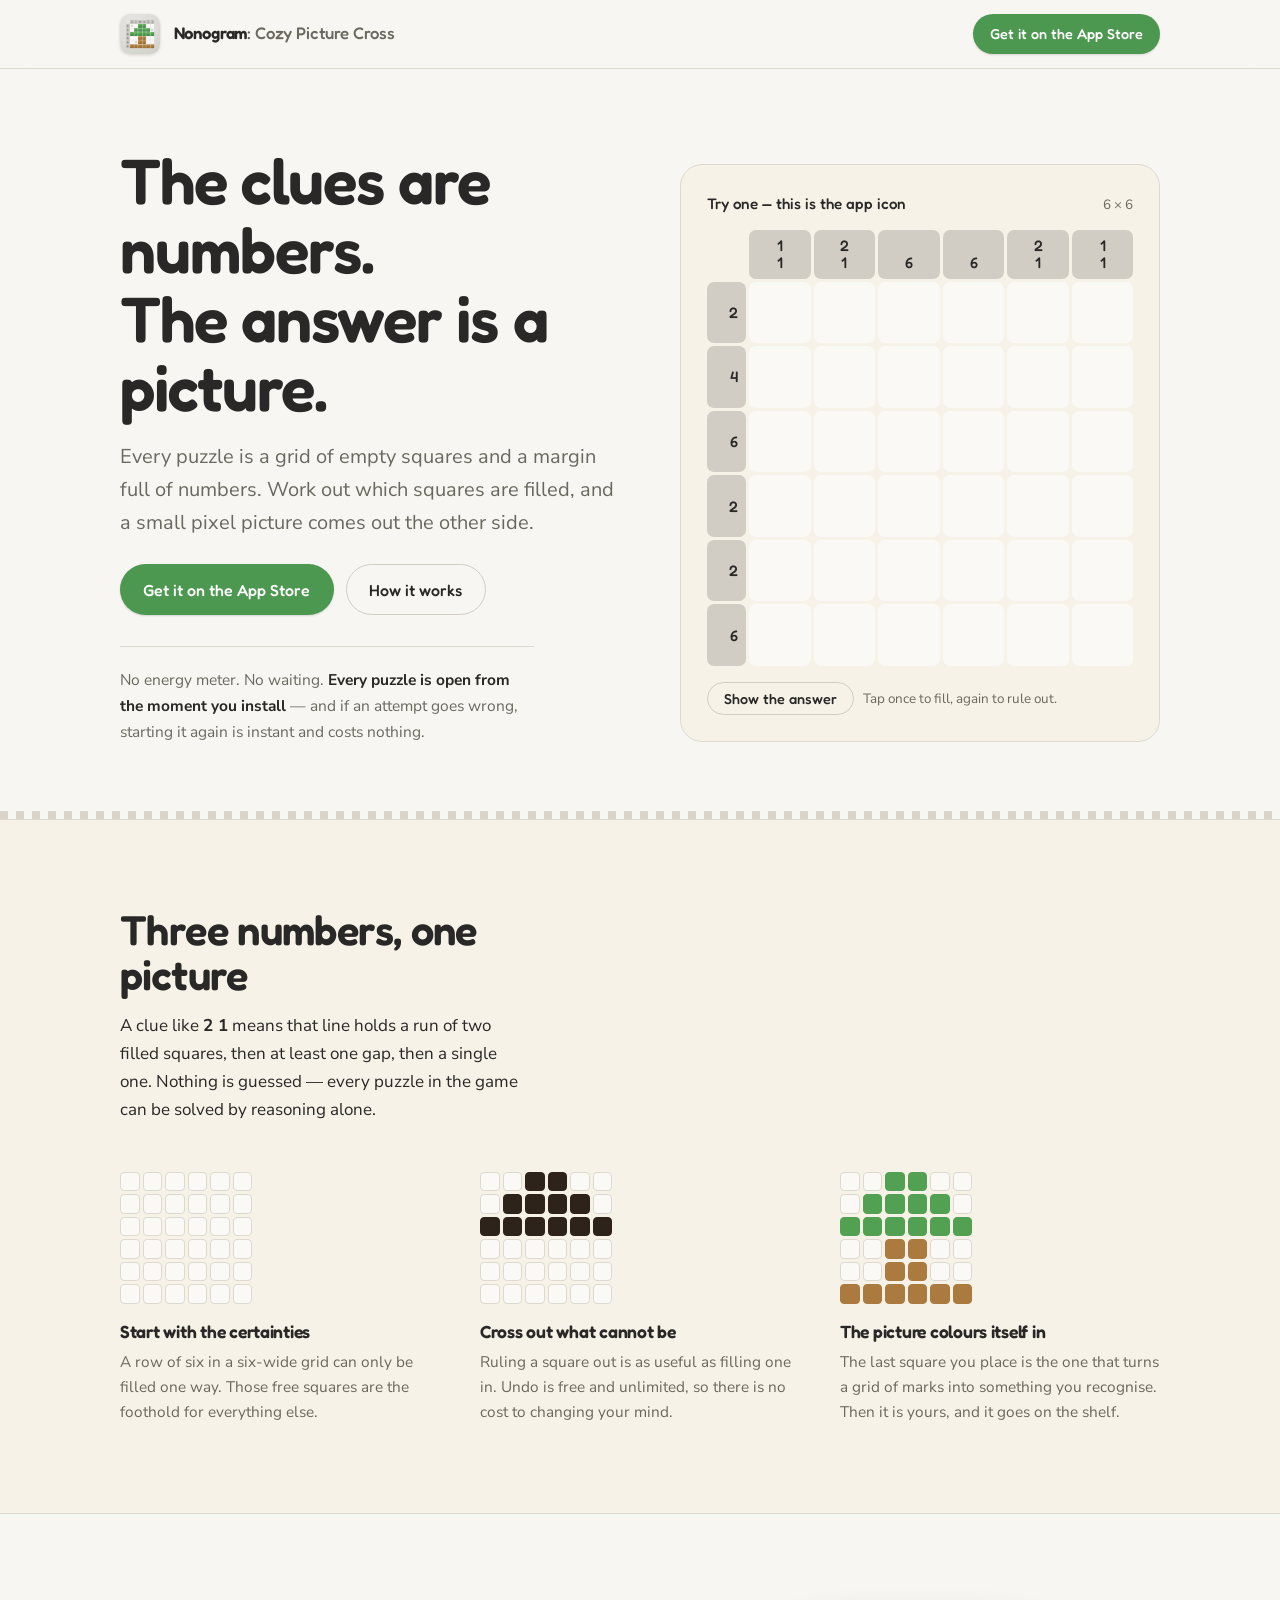
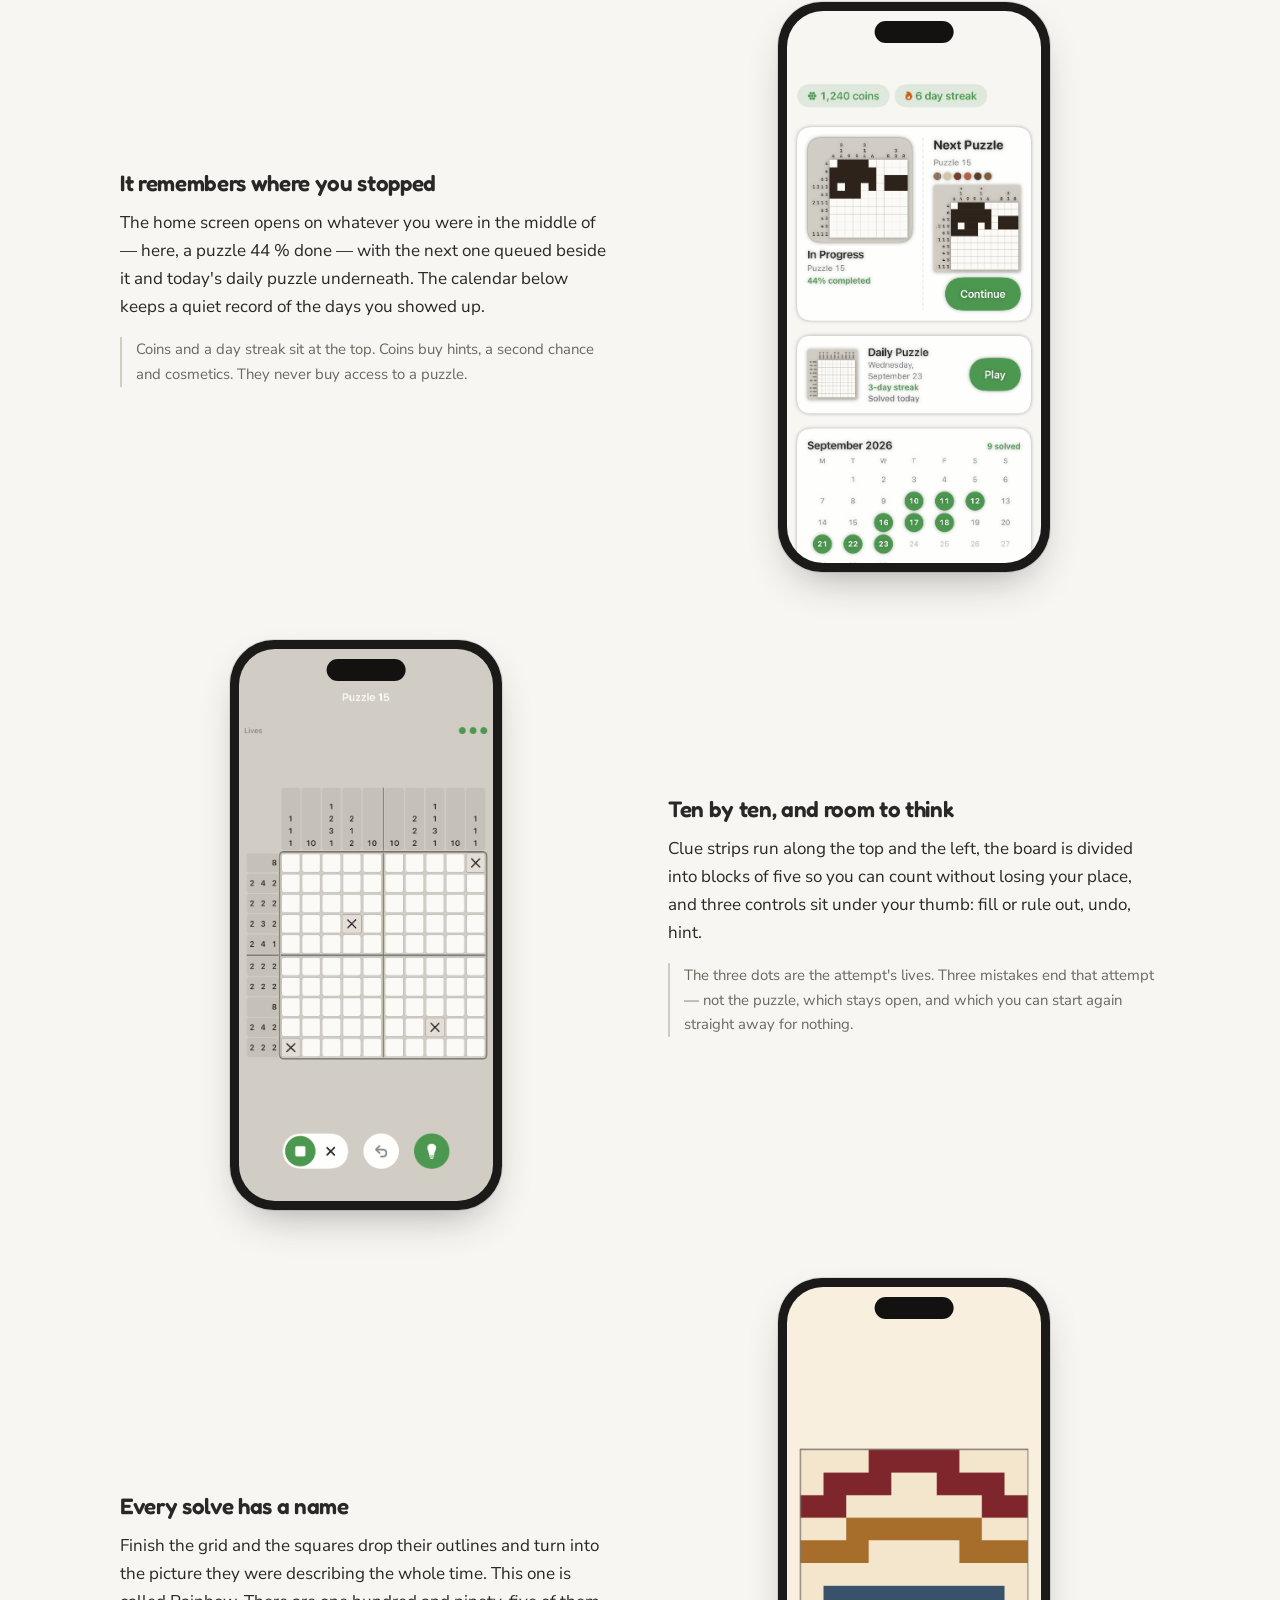
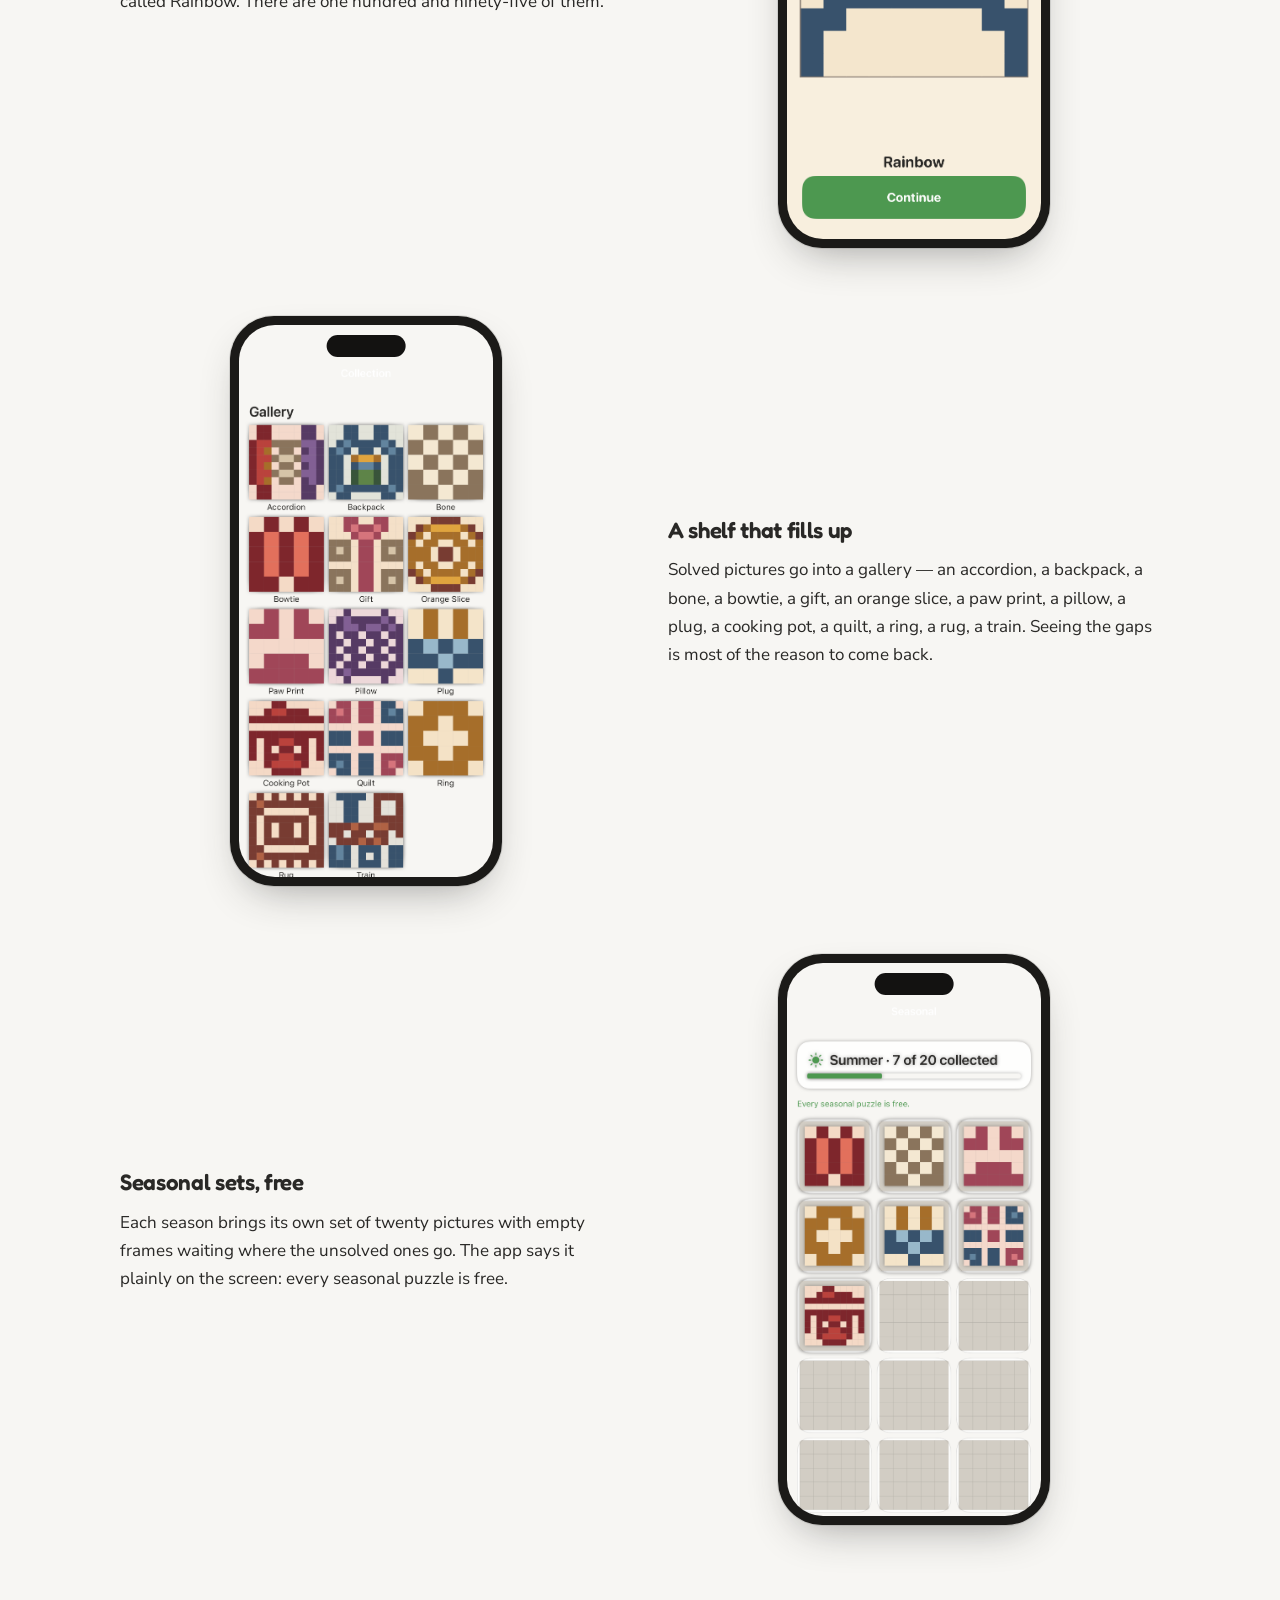
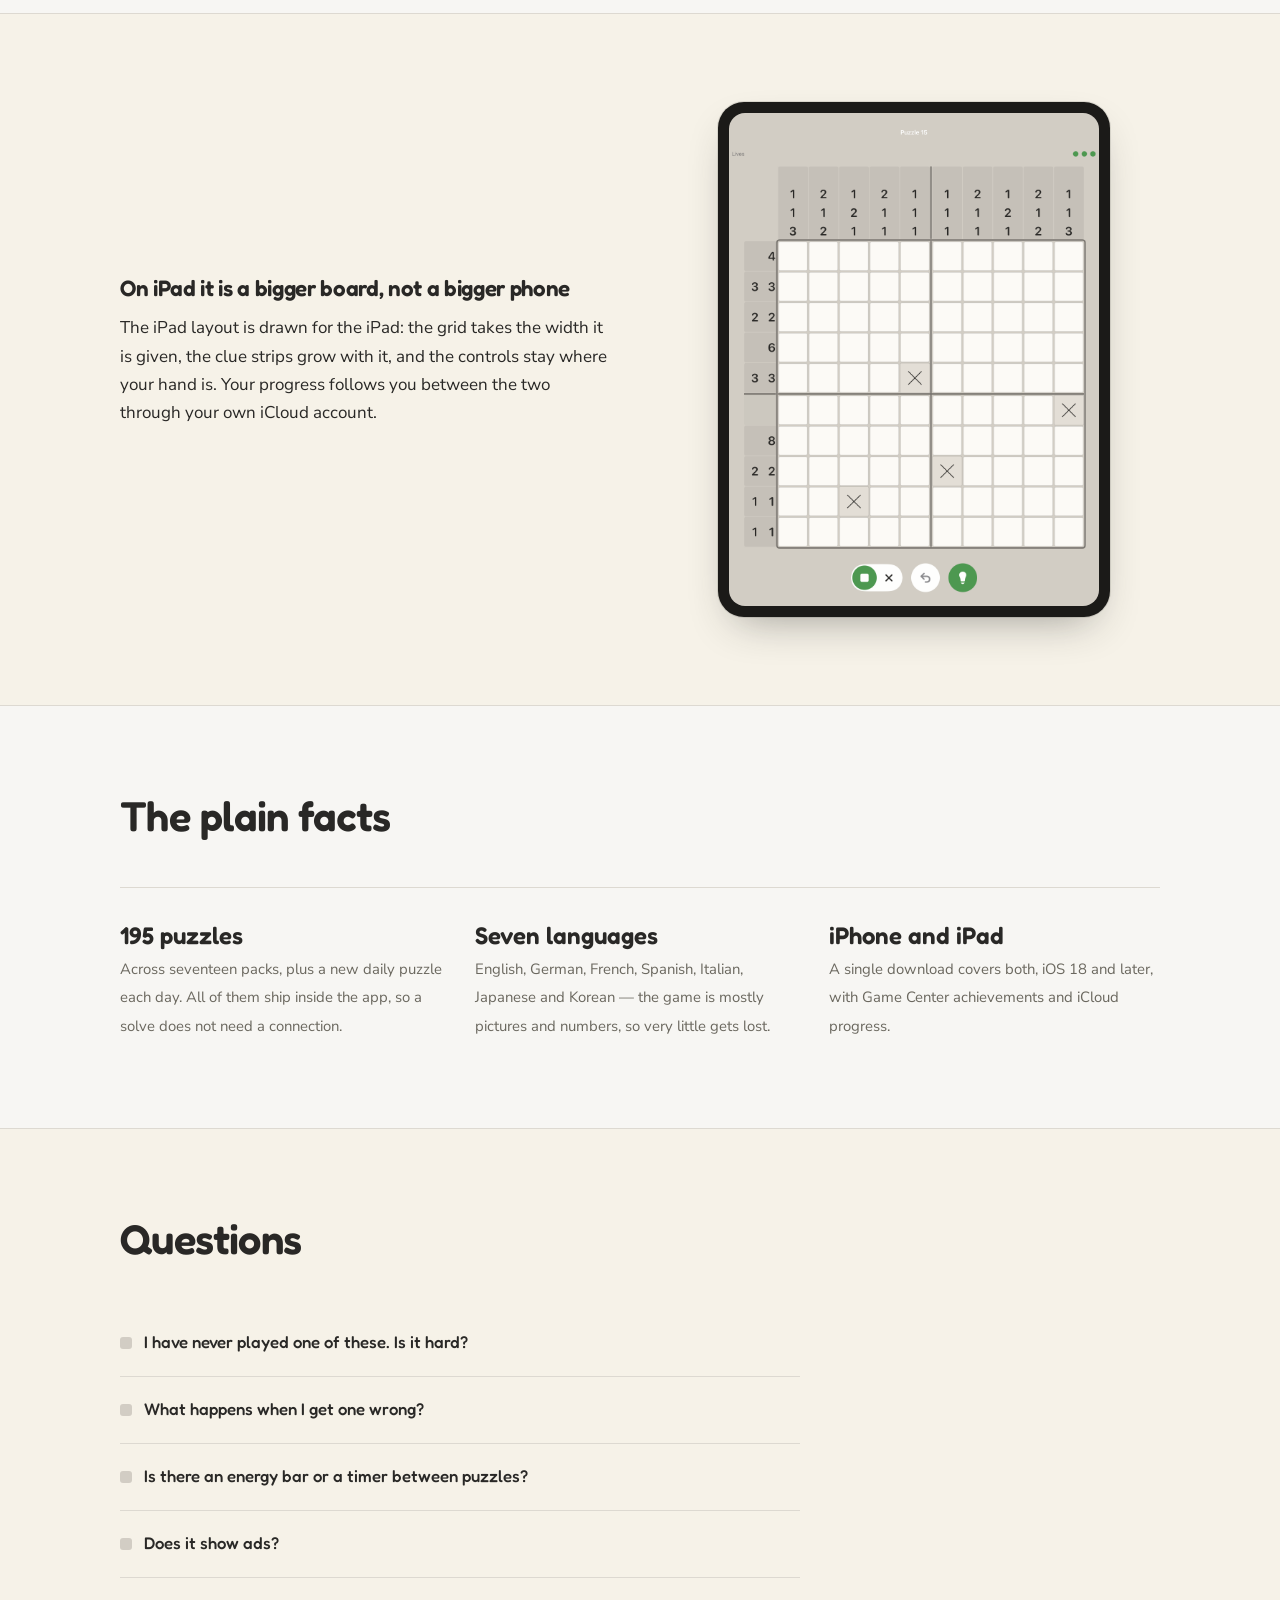
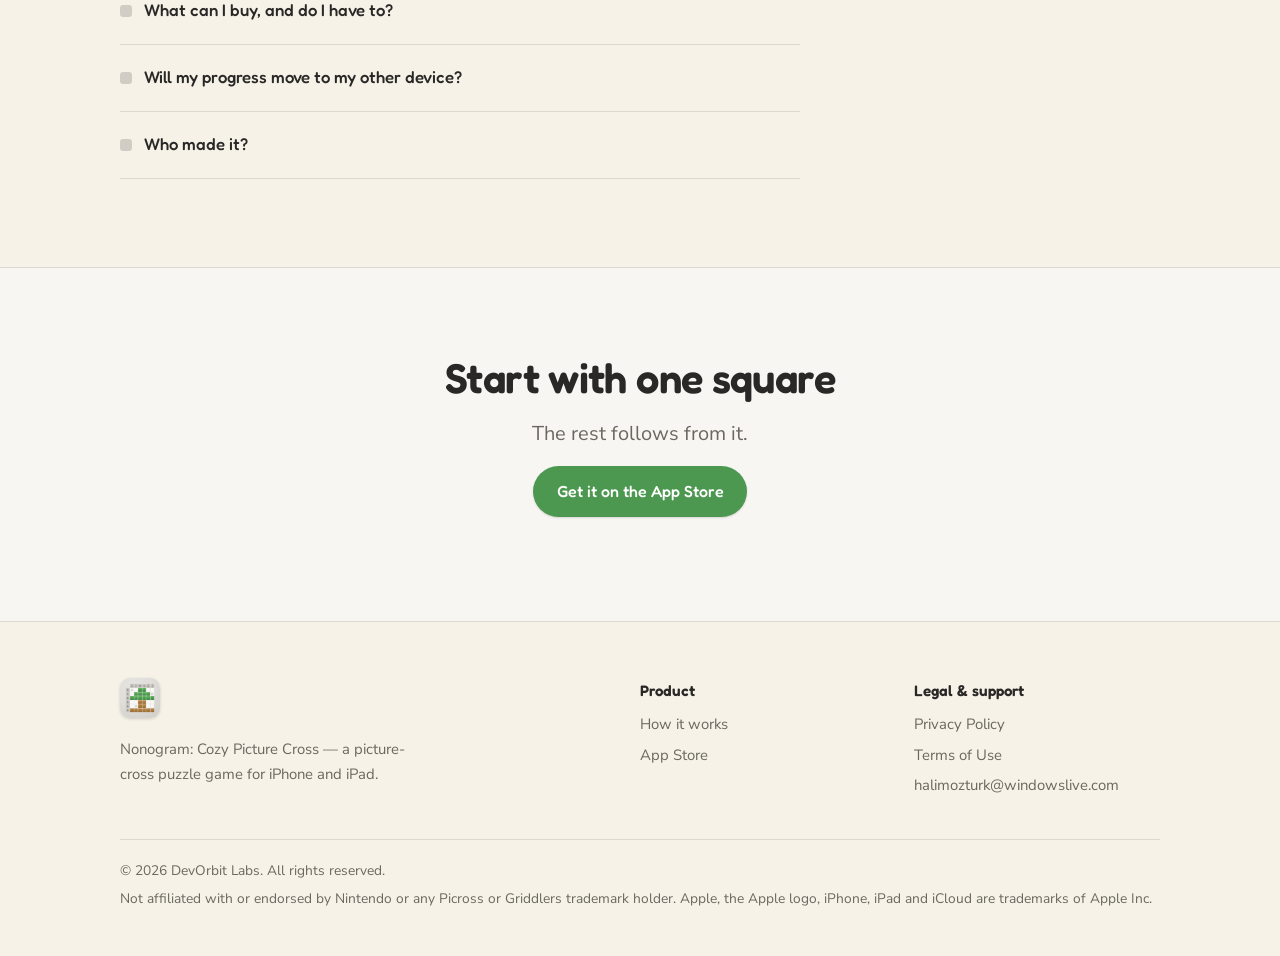
==== index.html @ 0e40ad18 "The site, its legal pages, and the icon you can actually solve The App Store needs a reachable Priva" ====
<!DOCTYPE html>
<html lang="en">
<head>
<meta charset="utf-8">
<meta name="viewport" content="width=device-width, initial-scale=1">
<title>Nonogram: Cozy Picture Cross — logic puzzles that turn into pixel art</title>
<meta name="description" content="Read the number clues, fill the squares, and a small pixel picture appears. A cozy picture-cross puzzle for iPhone and iPad, with a daily puzzle, a gallery that fills up, and no energy meter to wait on.">
<meta name="keywords" content="nonogram, nonograms, picture cross, cozy puzzle, pixel art puzzle, logic puzzle, hanjie, daily nonogram, grid puzzle, number puzzle, brain game, iphone puzzle game, ipad puzzle game">
<meta name="apple-itunes-app" content="app-id=6795158972">
<meta name="theme-color" content="#F7F6F3">

<meta property="og:type" content="website">
<meta property="og:title" content="Nonogram: Cozy Picture Cross">
<meta property="og:description" content="Read the number clues, fill the squares, and a small pixel picture appears. A cozy picture-cross puzzle for iPhone and iPad.">
<meta property="og:image" content="assets/og-cover.png">
<meta property="og:site_name" content="Nonogram: Cozy Picture Cross">
<meta name="twitter:card" content="summary_large_image">
<meta name="twitter:title" content="Nonogram: Cozy Picture Cross">
<meta name="twitter:description" content="Read the number clues, fill the squares, and a small pixel picture appears.">
<meta name="twitter:image" content="assets/og-cover.png">

<link rel="icon" href="assets/icon-1024.png">
<link rel="apple-touch-icon" href="assets/icon-1024.png">
<link rel="preconnect" href="https://fonts.googleapis.com">
<link rel="preconnect" href="https://fonts.gstatic.com" crossorigin>
<link href="https://fonts.googleapis.com/css2?family=Fredoka:wght@400;500;600&family=Nunito+Sans:ital,wght@0,400;0,600;0,700;1,400&display=swap" rel="stylesheet">
<link rel="stylesheet" href="assets/site.css">
</head>
<body>

<header class="nav">
  <div class="wrap nav-in">
    <img class="mark" src="assets/icon-1024.png" alt="" width="40" height="40">
    <span class="wordmark">Nonogram<span>: Cozy Picture Cross</span></span>
    <a class="btn btn-primary btn-sm" href="https://apps.apple.com/app/id6795158972">Get it on the App Store</a>
  </div>
</header>

<main>

<!-- ── hero: the app icon, as a puzzle you can actually solve ─────────── -->
<section class="hero">
  <div class="wrap hero-in">
    <div>
      <h1>The clues are numbers.<br>The answer is a picture.</h1>
      <p class="lede">Every puzzle is a grid of empty squares and a margin full of numbers. Work out which squares are filled, and a small pixel picture comes out the other side.</p>
      <div class="hero-cta">
        <a class="btn btn-primary" href="https://apps.apple.com/app/id6795158972">Get it on the App Store</a>
        <a class="btn btn-quiet" href="#how">How it works</a>
      </div>
      <p class="promise">No energy meter. No waiting. <b>Every puzzle is open from the moment you install</b> — and if an attempt goes wrong, starting it again is instant and costs nothing.</p>
    </div>

    <div class="play">
      <div class="play-head">
        <span class="t">Try one — this is the app icon</span>
        <span class="s">6 × 6</span>
      </div>

      <div class="puz" id="puz" role="group" aria-label="A six by six nonogram. Tap a square once to fill it, twice to mark it empty.">
        <div class="corner"></div>
        <div class="cols" id="colClues"></div>
        <div class="rows" id="rowClues"></div>
        <div class="cells" id="cells"></div>
      </div>

      <div class="play-foot">
        <button class="btn btn-quiet btn-sm" id="solveBtn" type="button">Show the answer</button>
        <button class="btn btn-quiet btn-sm" id="resetBtn" type="button" hidden>Clear</button>
        <p class="hint" id="hint">Tap once to fill, again to rule out.</p>
        <p class="reveal-name" id="revealName" hidden>That's a tree.</p>
      </div>
    </div>
  </div>
</section>

<div class="gridrule" aria-hidden="true"></div>

<!-- ── how it works ───────────────────────────────────────────────────── -->
<section id="how" class="warm">
  <div class="wrap">
    <div class="section-head">
      <h2>Three numbers, one picture</h2>
      <p>A clue like <strong>2 1</strong> means that line holds a run of two filled squares, then at least one gap, then a single one. Nothing is guessed — every puzzle in the game can be solved by reasoning alone.</p>
    </div>
    <div class="steps">
      <div class="step">
        <div class="mini" aria-hidden="true">
          <i></i><i></i><i></i><i></i><i></i><i></i>
          <i></i><i></i><i></i><i></i><i></i><i></i>
          <i></i><i></i><i></i><i></i><i></i><i></i>
          <i></i><i></i><i></i><i></i><i></i><i></i>
          <i></i><i></i><i></i><i></i><i></i><i></i>
          <i></i><i></i><i></i><i></i><i></i><i></i>
        </div>
        <h3>Start with the certainties</h3>
        <p>A row of six in a six-wide grid can only be filled one way. Those free squares are the foothold for everything else.</p>
      </div>
      <div class="step">
        <div class="mini" aria-hidden="true">
          <i></i><i></i><i class="f"></i><i class="f"></i><i></i><i></i>
          <i></i><i class="f"></i><i class="f"></i><i class="f"></i><i class="f"></i><i></i>
          <i class="f"></i><i class="f"></i><i class="f"></i><i class="f"></i><i class="f"></i><i class="f"></i>
          <i></i><i></i><i></i><i></i><i></i><i></i>
          <i></i><i></i><i></i><i></i><i></i><i></i>
          <i></i><i></i><i></i><i></i><i></i><i></i>
        </div>
        <h3>Cross out what cannot be</h3>
        <p>Ruling a square out is as useful as filling one in. Undo is free and unlimited, so there is no cost to changing your mind.</p>
      </div>
      <div class="step">
        <div class="mini" aria-hidden="true">
          <i></i><i></i><i class="g"></i><i class="g"></i><i></i><i></i>
          <i></i><i class="g"></i><i class="g"></i><i class="g"></i><i class="g"></i><i></i>
          <i class="g"></i><i class="g"></i><i class="g"></i><i class="g"></i><i class="g"></i><i class="g"></i>
          <i></i><i></i><i class="b"></i><i class="b"></i><i></i><i></i>
          <i></i><i></i><i class="b"></i><i class="b"></i><i></i><i></i>
          <i class="b"></i><i class="b"></i><i class="b"></i><i class="b"></i><i class="b"></i><i class="b"></i>
        </div>
        <h3>The picture colours itself in</h3>
        <p>The last square you place is the one that turns a grid of marks into something you recognise. Then it is yours, and it goes on the shelf.</p>
      </div>
    </div>
  </div>
</section>

<!-- ── features, each one the screen beside it ────────────────────────── -->
<section>
  <div class="wrap">

    <div class="feat">
      <div class="feat-copy">
        <h3>It remembers where you stopped</h3>
        <p>The home screen opens on whatever you were in the middle of — here, a puzzle 44&nbsp;% done — with the next one queued beside it and today's daily puzzle underneath. The calendar below keeps a quiet record of the days you showed up.</p>
        <p class="feat-note">Coins and a day streak sit at the top. Coins buy hints, a second chance and cosmetics. They never buy access to a puzzle.</p>
      </div>
      <div class="phone"><div class="screen"><div class="island"></div><img src="assets/screens/05-home-in-progress.png" alt="The home screen: a coins chip and a six day streak, a card showing a puzzle in progress at 44 percent with the next puzzle beside it, a daily puzzle card for Wednesday 23 September, and a September calendar with nine solved days circled in green." width="1206" height="2622" loading="lazy" decoding="async"></div></div>
    </div>

    <div class="feat flip">
      <div class="feat-copy">
        <h3>Ten by ten, and room to think</h3>
        <p>Clue strips run along the top and the left, the board is divided into blocks of five so you can count without losing your place, and three controls sit under your thumb: fill or rule&nbsp;out, undo, hint.</p>
        <p class="feat-note">The three dots are the attempt's lives. Three mistakes end that attempt — not the puzzle, which stays open, and which you can start again straight away for nothing.</p>
      </div>
      <div class="phone"><div class="screen"><div class="island"></div><img src="assets/screens/08-board-dense-portrait.png" alt="A ten by ten board titled Puzzle 15, with number clues above every column and beside every row, three green life dots in the corner, a few squares ruled out with an X, and a fill-or-cross toggle, an undo button and a hint button along the bottom." width="1206" height="2622" loading="lazy" decoding="async"></div></div>
    </div>

    <div class="feat">
      <div class="feat-copy">
        <h3>Every solve has a name</h3>
        <p>Finish the grid and the squares drop their outlines and turn into the picture they were describing the whole time. This one is called Rainbow. There are one hundred and ninety-five of them.</p>
      </div>
      <div class="phone"><div class="screen"><div class="island"></div><img src="assets/screens/09-reveal-framed-picture.png" alt="A completed puzzle shown as finished pixel art: three stacked arcs in deep red, ochre and slate blue on a cream ground, captioned Rainbow, with a green Continue button underneath." width="1206" height="2622" loading="lazy" decoding="async"></div></div>
    </div>

    <div class="feat flip">
      <div class="feat-copy">
        <h3>A shelf that fills up</h3>
        <p>Solved pictures go into a gallery — an accordion, a backpack, a bone, a bowtie, a gift, an orange slice, a paw print, a pillow, a plug, a cooking pot, a quilt, a ring, a rug, a train. Seeing the gaps is most of the reason to come back.</p>
      </div>
      <div class="phone"><div class="screen"><div class="island"></div><img src="assets/screens/12-collection.png" alt="The Collection gallery: a grid of finished pixel pictures with their names underneath — Accordion, Backpack, Bone, Bowtie, Gift, Orange Slice, Paw Print, Pillow, Plug, Cooking Pot, Quilt, Ring, Rug and Train." width="1206" height="2622" loading="lazy" decoding="async"></div></div>
    </div>

    <div class="feat">
      <div class="feat-copy">
        <h3>Seasonal sets, free</h3>
        <p>Each season brings its own set of twenty pictures with empty frames waiting where the unsolved ones go. The app says it plainly on the screen: every seasonal puzzle is free.</p>
      </div>
      <div class="phone"><div class="screen"><div class="island"></div><img src="assets/screens/14-seasonal.png" alt="The Seasonal screen: a card reading Summer, 7 of 20 collected, with a progress bar, the line Every seasonal puzzle is free, then a grid of seven finished pixel pictures followed by empty grey frames for the ones still to solve." width="1206" height="2622" loading="lazy" decoding="async"></div></div>
    </div>

  </div>
</section>

<!-- ── iPad ───────────────────────────────────────────────────────────── -->
<section class="warm">
  <div class="wrap feat">
    <div class="feat-copy">
      <h3>On iPad it is a bigger board, not a bigger phone</h3>
      <p>The iPad layout is drawn for the iPad: the grid takes the width it is given, the clue strips grow with it, and the controls stay where your hand is. Your progress follows you between the two through your own iCloud account.</p>
    </div>
    <div class="phone tablet"><div class="screen"><img src="assets/screens/ipad-board.png" alt="The same ten by ten puzzle on iPad, with the board filling most of the screen, large clue numbers above the columns and beside the rows, and the fill, undo and hint controls centred along the bottom." width="2064" height="2752" loading="lazy" decoding="async"></div></div>
  </div>
</section>

<!-- ── plain facts ────────────────────────────────────────────────────── -->
<section>
  <div class="wrap">
    <div class="section-head">
      <h2>The plain facts</h2>
    </div>
    <div class="facts">
      <div class="fact"><span class="k">195 puzzles</span><span class="v">Across seventeen packs, plus a new daily puzzle each day. All of them ship inside the app, so a solve does not need a connection.</span></div>
      <div class="fact"><span class="k">Seven languages</span><span class="v">English, German, French, Spanish, Italian, Japanese and Korean — the game is mostly pictures and numbers, so very little gets lost.</span></div>
      <div class="fact"><span class="k">iPhone and iPad</span><span class="v">A single download covers both, iOS 18 and later, with Game Center achievements and iCloud progress.</span></div>
    </div>
  </div>
</section>

<!-- ── FAQ ────────────────────────────────────────────────────────────── -->
<section class="warm">
  <div class="wrap">
    <div class="section-head"><h2>Questions</h2></div>
    <div class="faq">
      <details>
        <summary>I have never played one of these. Is it hard?</summary>
        <p>The first few puzzles are five squares across and teach you the one rule you need. It is logic, not arithmetic — the numbers describe runs of filled squares, and you never have to add anything up.</p>
      </details>
      <details>
        <summary>What happens when I get one wrong?</summary>
        <p>An attempt carries three lives. Three wrong squares end that attempt and clear the board. The puzzle itself stays open, and starting it again is immediate and costs nothing. Undo is free and there is no limit on it.</p>
      </details>
      <details>
        <summary>Is there an energy bar or a timer between puzzles?</summary>
        <p>No. There is nothing to wait for and nothing to refill. Every puzzle in the app is unlocked from the first launch.</p>
      </details>
      <details>
        <summary>Does it show ads?</summary>
        <p>Yes. There is a banner, and an ad at some points between puzzles. A few optional extras — a hint, a second chance at an attempt — can be taken by watching a short video instead of spending coins, if you would rather. None of it is required to keep playing.</p>
      </details>
      <details>
        <summary>What can I buy, and do I have to?</summary>
        <p>Optional one-off items only: coins, and a few conveniences and cosmetics. There is no subscription. Coins are never needed to open a puzzle, and the pictures that unlock new areas cannot be bought at any price — they are earned by solving. Current prices are displayed in the App and on the App Store, and may vary by region.</p>
      </details>
      <details>
        <summary>Will my progress move to my other device?</summary>
        <p>Yes, through your own iCloud account, as long as you are signed in to the same Apple Account on both. Your saves are also kept on the device itself, so the game works when you are offline.</p>
      </details>
      <details>
        <summary>Who made it?</summary>
        <p>A very small independent studio. If something is broken or you have an idea, the support address below reaches a person.</p>
      </details>
    </div>
  </div>
</section>

<!-- ── CTA ────────────────────────────────────────────────────────────── -->
<section>
  <div class="wrap cta">
    <h2>Start with one square</h2>
    <p class="lede">The rest follows from it.</p>
    <p><a class="btn btn-primary" href="https://apps.apple.com/app/id6795158972">Get it on the App Store</a></p>
  </div>
</section>

</main>

<footer>
  <div class="wrap">
    <div class="foot-grid">
      <div>
        <img class="mark" src="assets/icon-1024.png" alt="" width="40" height="40" style="margin-bottom:.75rem">
        <p style="margin:0;color:var(--ink-soft);max-width:34ch">Nonogram: Cozy Picture Cross — a picture-cross puzzle game for iPhone and iPad.</p>
      </div>
      <div>
        <h4>Product</h4>
        <ul>
          <li><a href="#how">How it works</a></li>
          <li><a href="https://apps.apple.com/app/id6795158972">App Store</a></li>
        </ul>
      </div>
      <div>
        <h4>Legal &amp; support</h4>
        <ul>
          <li><a href="privacy.html">Privacy Policy</a></li>
          <li><a href="terms.html">Terms of Use</a></li>
          <li><a href="mailto:halimozturk@windowslive.com">halimozturk@windowslive.com</a></li>
        </ul>
      </div>
    </div>
    <div class="colophon">
      <p>© <span id="yr">2026</span> DevOrbit Labs. All rights reserved.</p>
      <p>Not affiliated with or endorsed by Nintendo or any Picross or Griddlers trademark holder. Apple, the Apple logo, iPhone, iPad and iCloud are trademarks of Apple Inc.</p>
    </div>
  </div>
</footer>

<script type="application/ld+json">
{
  "@context": "https://schema.org",
  "@graph": [
    {
      "@type": "MobileApplication",
      "name": "Nonogram: Cozy Picture Cross",
      "applicationCategory": "GameApplication",
      "applicationSubCategory": "Puzzle",
      "operatingSystem": "iOS 18.0 or later",
      "description": "Read the number clues, fill the squares, and a small pixel picture appears. A cozy picture-cross puzzle for iPhone and iPad, with a daily puzzle, a gallery that fills up, and no energy meter to wait on.",
      "author": { "@type": "Organization", "name": "DevOrbit Labs" },
      "inLanguage": ["en", "de", "fr", "es", "it", "ja", "ko"]
    },
    {
      "@type": "FAQPage",
      "mainEntity": [
        { "@type": "Question", "name": "I have never played one of these. Is it hard?",
          "acceptedAnswer": { "@type": "Answer", "text": "The first few puzzles are five squares across and teach you the one rule you need. It is logic, not arithmetic — the numbers describe runs of filled squares, and you never have to add anything up." } },
        { "@type": "Question", "name": "What happens when I get one wrong?",
          "acceptedAnswer": { "@type": "Answer", "text": "An attempt carries three lives. Three wrong squares end that attempt and clear the board. The puzzle itself stays open, and starting it again is immediate and costs nothing. Undo is free and there is no limit on it." } },
        { "@type": "Question", "name": "Is there an energy bar or a timer between puzzles?",
          "acceptedAnswer": { "@type": "Answer", "text": "No. There is nothing to wait for and nothing to refill. Every puzzle in the app is unlocked from the first launch." } },
        { "@type": "Question", "name": "Does it show ads?",
          "acceptedAnswer": { "@type": "Answer", "text": "Yes. There is a banner, and an ad at some points between puzzles. A few optional extras can be taken by watching a short video instead of spending coins. None of it is required to keep playing." } },
        { "@type": "Question", "name": "What can I buy, and do I have to?",
          "acceptedAnswer": { "@type": "Answer", "text": "Optional one-off items only: coins, and a few conveniences and cosmetics. There is no subscription. Coins are never needed to open a puzzle. Current prices are displayed in the App and on the App Store, and may vary by region." } },
        { "@type": "Question", "name": "Will my progress move to my other device?",
          "acceptedAnswer": { "@type": "Answer", "text": "Yes, through your own iCloud account, as long as you are signed in to the same Apple Account on both. Your saves are also kept on the device itself, so the game works when you are offline." } }
      ]
    }
  ]
}
</script>

<script>
(function () {
  document.getElementById('yr').textContent = new Date().getFullYear();

  // The app icon, as data. 0 empty · g canopy · b trunk.
  var SOL = [
    ['', '', 'g', 'g', '', ''],
    ['', 'g', 'g', 'g', 'g', ''],
    ['g', 'g', 'g', 'g', 'g', 'g'],
    ['', '', 'b', 'b', '', ''],
    ['', '', 'b', 'b', '', ''],
    ['b', 'b', 'b', 'b', 'b', 'b']
  ];
  var N = 6;

  function runs(line) {
    var out = [], n = 0;
    for (var i = 0; i < line.length; i++) {
      if (line[i]) { n++; } else if (n) { out.push(n); n = 0; }
    }
    if (n) out.push(n);
    return out.length ? out : [0];
  }

  var rowClues = SOL.map(runs);
  var colClues = [];
  for (var c = 0; c < N; c++) {
    colClues.push(runs(SOL.map(function (r) { return r[c]; })));
  }

  var colBox = document.getElementById('colClues');
  var rowBox = document.getElementById('rowClues');
  var cellBox = document.getElementById('cells');

  colClues.forEach(function (cl) {
    var d = document.createElement('div');
    d.className = 'clue';
    d.setAttribute('aria-hidden', 'true');
    cl.forEach(function (n) { var s = document.createElement('span'); s.textContent = n; d.appendChild(s); });
    colBox.appendChild(d);
  });
  rowClues.forEach(function (cl) {
    var d = document.createElement('div');
    d.className = 'clue';
    d.setAttribute('aria-hidden', 'true');
    cl.forEach(function (n) { var s = document.createElement('span'); s.textContent = n; d.appendChild(s); });
    rowBox.appendChild(d);
  });

  var cells = [];
  var solved = false;

  for (var r = 0; r < N; r++) {
    for (var cc = 0; cc < N; cc++) {
      var b = document.createElement('button');
      b.type = 'button';
      b.className = 'cell';
      b.dataset.s = '0';
      b.dataset.c = SOL[r][cc];
      b.dataset.r = r;
      b.dataset.col = cc;
      b.setAttribute('aria-label',
        'Row ' + (r + 1) + ' of ' + N + ', column ' + (cc + 1) + ' of ' + N +
        '. Row clue ' + rowClues[r].join(' ') + ', column clue ' + colClues[cc].join(' ') + '. Empty.');
      b.addEventListener('click', onTap);
      cellBox.appendChild(b);
      cells.push(b);
    }
  }

  var STATE_WORD = { '0': 'Empty.', '1': 'Filled.', '2': 'Ruled out.' };

  function onTap(e) {
    if (solved) return;
    var b = e.currentTarget;
    b.dataset.s = String((Number(b.dataset.s) + 1) % 3);
    var l = b.getAttribute('aria-label');
    b.setAttribute('aria-label', l.replace(/(Empty|Filled|Ruled out)\.$/, STATE_WORD[b.dataset.s]));
    check();
  }

  function check() {
    for (var i = 0; i < cells.length; i++) {
      var want = cells[i].dataset.c ? '1' : '';
      if (want === '1' && cells[i].dataset.s !== '1') return;
      if (want === '' && cells[i].dataset.s === '1') return;
    }
    finish();
  }

  var puz = document.getElementById('puz');
  var hint = document.getElementById('hint');
  var name = document.getElementById('revealName');
  var solveBtn = document.getElementById('solveBtn');
  var resetBtn = document.getElementById('resetBtn');

  function finish() {
    solved = true;
    puz.classList.add('solved');
    hint.hidden = true;
    name.hidden = false;
    solveBtn.hidden = true;
    resetBtn.hidden = false;
  }

  solveBtn.addEventListener('click', function () {
    cells.forEach(function (b) { b.dataset.s = b.dataset.c ? '1' : '0'; });
    finish();
  });

  resetBtn.addEventListener('click', function () {
    solved = false;
    puz.classList.remove('solved');
    cells.forEach(function (b) {
      b.dataset.s = '0';
      b.setAttribute('aria-label', b.getAttribute('aria-label').replace(/(Empty|Filled|Ruled out)\.$/, 'Empty.'));
    });
    hint.hidden = false;
    name.hidden = true;
    solveBtn.hidden = false;
    resetBtn.hidden = true;
  });
})();
</script>

</body>
</html>
---- assets/site.css ----
/* Nonogram: Cozy Picture Cross — site styles.
   Palette is taken from the app's own asset catalog and its icon, nothing invented:
   Surface #F7F6F3 · LaunchBackground #F6F2E8 · BoardBackground #D2CDC4 · ClueText #292826
   AccentColor #4D9850 · icon canopy #52A153 · icon trunk #AA7A3E · CellFilled #2E231B */

:root {
  --paper:      #F7F6F3;
  --paper-warm: #F6F2E8;
  --board:      #D2CDC4;
  --rule:       #DDD9D1;
  --ink:        #292826;
  --ink-soft:   #6B685F;
  --leaf:       #4D9850;
  --leaf-lit:   #52A153;
  --leaf-deep:  #3C7A3F;
  --bark:       #AA7A3E;
  --cell:       #FAF9F6;
  --filled:     #2E231B;

  --display: "Fredoka", ui-rounded, "SF Pro Rounded", system-ui, sans-serif;
  --text: "Nunito Sans", system-ui, -apple-system, "Segoe UI", sans-serif;

  --gutter: clamp(1rem, 5vw, 2.5rem);
  --measure: 62ch;
}

* { box-sizing: border-box; }

html { -webkit-text-size-adjust: 100%; scroll-behavior: smooth; }
@media (prefers-reduced-motion: reduce) {
  html { scroll-behavior: auto; }
  *, *::before, *::after { animation-duration: 0.01ms !important; transition-duration: 0.01ms !important; }
}

body {
  margin: 0;
  background: var(--paper);
  color: var(--ink);
  font-family: var(--text);
  font-size: clamp(1rem, 0.96rem + 0.2vw, 1.0625rem);
  line-height: 1.65;
  -webkit-font-smoothing: antialiased;
}

h1, h2, h3, .display { font-family: var(--display); font-weight: 600; line-height: 1.08; letter-spacing: -0.015em; margin: 0; }
h1 { font-size: clamp(2.3rem, 1.5rem + 3.4vw, 4rem); }
h2 { font-size: clamp(1.75rem, 1.3rem + 1.9vw, 2.6rem); }
h3 { font-size: clamp(1.15rem, 1.05rem + 0.5vw, 1.4rem); }
p { margin: 0 0 1rem; max-width: var(--measure); }
a { color: var(--leaf-deep); }

:focus-visible { outline: 3px solid var(--leaf); outline-offset: 3px; border-radius: 4px; }

.wrap { width: min(1120px, 100%); margin-inline: auto; padding-inline: var(--gutter); }
.lede { font-size: clamp(1.05rem, 1rem + 0.45vw, 1.25rem); color: var(--ink-soft); }

/* ── the grid rule: a row of small squares, echoing the board ───────────── */
.gridrule { height: 8px; background-image: linear-gradient(90deg, var(--board) 0 8px, transparent 8px 16px); background-size: 16px 8px; opacity: .8; }

/* ── nav ────────────────────────────────────────────────────────────────── */
header.nav { position: sticky; top: 0; z-index: 40; background: color-mix(in srgb, var(--paper) 88%, transparent); backdrop-filter: blur(12px); border-bottom: 1px solid var(--rule); }
.nav-in { display: flex; align-items: center; gap: .85rem; min-height: 68px; }
.mark { width: 40px; height: 40px; border-radius: 10px; flex: 0 0 auto; box-shadow: 0 1px 3px rgb(41 40 38 / .18); }
.wordmark { font-family: var(--display); font-weight: 600; font-size: 1.05rem; white-space: nowrap; letter-spacing: -0.01em; }
.wordmark span { color: var(--ink-soft); font-weight: 500; }
.nav-in .btn { margin-left: auto; }
@media (max-width: 30rem) { .wordmark { font-size: .95rem; } .wordmark span { display: none; } }

/* ── buttons ────────────────────────────────────────────────────────────── */
.btn { display: inline-flex; align-items: center; justify-content: center; gap: .5rem; font-family: var(--display); font-weight: 500; font-size: 1rem; padding: .7rem 1.4rem; border-radius: 999px; border: 1px solid transparent; text-decoration: none; cursor: pointer; transition: background-color .18s ease, color .18s ease, border-color .18s ease; }
.btn-primary { background: var(--leaf); color: #fff; box-shadow: 0 1px 2px rgb(41 40 38 / .16); }
.btn-primary:hover { background: var(--leaf-deep); }
.btn-quiet { background: transparent; color: var(--ink); border-color: var(--board); }
.btn-quiet:hover { border-color: var(--ink-soft); }
.btn-sm { padding: .45rem 1rem; font-size: .9rem; }

/* ── hero ───────────────────────────────────────────────────────────────── */
.hero { padding: clamp(2.5rem, 6vw, 5rem) 0 clamp(2rem, 4vw, 3.5rem); }
.hero-in { display: grid; gap: clamp(2rem, 5vw, 3.5rem); align-items: center; grid-template-columns: 1fr; }
@media (min-width: 62rem) { .hero-in { grid-template-columns: minmax(0, 1.05fr) minmax(0, 1fr); } }
.hero h1 { margin-bottom: 1.1rem; }
.hero .lede { margin-bottom: 1.6rem; }
.hero-cta { display: flex; flex-wrap: wrap; gap: .75rem; align-items: center; }
.promise { margin-top: 1.9rem; padding-top: 1.3rem; border-top: 1px solid var(--rule); font-size: .97rem; color: var(--ink-soft); max-width: 46ch; }
.promise b { color: var(--ink); font-weight: 700; }

/* ── the playable puzzle ────────────────────────────────────────────────── */
.play { background: var(--paper-warm); border: 1px solid var(--rule); border-radius: 22px; padding: clamp(1rem, 3vw, 1.6rem); }
.play-head { display: flex; align-items: baseline; justify-content: space-between; gap: 1rem; margin-bottom: .9rem; }
.play-head .t { font-family: var(--display); font-weight: 500; font-size: .95rem; }
.play-head .s { font-size: .84rem; color: var(--ink-soft); }

.puz { --n: 6; --gap: 3px; display: grid; grid-template-columns: auto 1fr; gap: var(--gap); font-family: var(--display); font-variant-numeric: tabular-nums; user-select: none; }
.puz .corner { }
.puz .cols, .puz .rows, .puz .cells { display: grid; gap: var(--gap); }
.puz .cols { grid-template-columns: repeat(var(--n), 1fr); }
.puz .rows { grid-template-rows: repeat(var(--n), 1fr); }
.puz .cells { grid-template-columns: repeat(var(--n), 1fr); }
.puz .clue { background: var(--board); border-radius: 7px; display: flex; align-items: center; justify-content: center; color: var(--ink); font-size: clamp(.7rem, 1.9vw, .95rem); font-weight: 500; line-height: 1.12; }
.puz .cols .clue { flex-direction: column; padding: .45rem .2rem; min-height: 3.1em; justify-content: flex-end; }
.puz .rows .clue { flex-direction: row; gap: .35em; padding: .2rem .5rem; justify-content: flex-end; min-width: 2.6em; }
.puz .cell { aspect-ratio: 1; border-radius: 7px; background: var(--cell); border: 0; padding: 0; cursor: pointer; position: relative; transition: background-color .14s ease; }
.puz .cell:hover { background: #F0EEE8; }
.puz .cell[data-s="1"] { background: var(--filled); }
.puz .cell[data-s="1"]:hover { background: #40322a; }
.puz .cell[data-s="2"]::after { content: ""; position: absolute; inset: 26%; background:
  linear-gradient(45deg, transparent 43%, var(--ink-soft) 43% 57%, transparent 57%),
  linear-gradient(-45deg, transparent 43%, var(--ink-soft) 43% 57%, transparent 57%); }
.puz.solved .cell { cursor: default; transition: background-color .5s ease; }
.puz.solved .cell[data-c="g"] { background: var(--leaf-lit); }
.puz.solved .cell[data-c="b"] { background: var(--bark); }
.puz.solved .cell[data-c=""] { background: var(--cell); }
.puz.solved .cell[data-s="2"]::after { opacity: 0; transition: opacity .35s ease; }

.play-foot { display: flex; align-items: center; gap: .6rem; margin-top: 1rem; flex-wrap: wrap; }
.play-foot .hint { font-size: .84rem; color: var(--ink-soft); margin: 0; }
.reveal-name { font-family: var(--display); font-weight: 600; font-size: 1.05rem; color: var(--leaf-deep); margin: 0; }
[hidden] { display: none !important; }

/* ── sections ───────────────────────────────────────────────────────────── */
section { padding: clamp(3rem, 7vw, 5.5rem) 0; }
section.warm { background: var(--paper-warm); border-block: 1px solid var(--rule); }
.section-head { max-width: 40ch; margin-bottom: clamp(2rem, 4vw, 3rem); }
.section-head p { margin-top: .85rem; }

/* alternating feature rows */
.feat { display: grid; gap: clamp(1.75rem, 5vw, 3.5rem); align-items: center; grid-template-columns: 1fr; }
.feat + .feat { margin-top: clamp(2.75rem, 6vw, 4.25rem); }
@media (min-width: 58rem) {
  .feat { grid-template-columns: minmax(0, 1fr) minmax(0, 1fr); }
  .feat.flip .feat-copy { order: 2; }
}
.feat-copy p { margin-top: .9rem; }
.feat-copy h3 { margin-bottom: 0; }
.feat-note { margin-top: 1.1rem; padding-left: .9rem; border-left: 2px solid var(--board); font-size: .93rem; color: var(--ink-soft); }

/* ── iPhone bezel: BEZEL ONLY plus the island, because these captures carry
      no status bar of their own (verified by looking). Never a second one. ── */
.phone { width: min(272px, 76vw); margin-inline: auto; background: #1B1A18; border-radius: 44px; padding: 9px; box-shadow: 0 18px 44px -18px rgb(41 40 38 / .45), 0 0 0 1px rgb(41 40 38 / .12); }
.phone .screen { position: relative; border-radius: 36px; overflow: hidden; background: var(--paper); }
.phone .screen img { display: block; width: 100%; height: auto; }
.phone .island { position: absolute; top: 10px; left: 50%; transform: translateX(-50%); width: 31%; height: 22px; background: #131211; border-radius: 999px; }
.phone.tablet { width: min(392px, 86vw); border-radius: 26px; padding: 11px; }
.phone.tablet .screen { border-radius: 16px; }
.phone.tablet .island { display: none; }

/* ── how it works: three real board states, not numbered markers ────────── */
.steps { display: grid; gap: clamp(1.5rem, 4vw, 2.5rem); grid-template-columns: 1fr; }
@media (min-width: 46rem) { .steps { grid-template-columns: repeat(3, 1fr); } }
.step h3 { font-size: 1.1rem; margin-bottom: .5rem; }
.step p { font-size: .96rem; color: var(--ink-soft); margin: 0; }
.mini { display: grid; grid-template-columns: repeat(6, 1fr); gap: 3px; width: 132px; margin-bottom: 1.1rem; }
.mini i { aspect-ratio: 1; border-radius: 4px; background: var(--cell); border: 1px solid var(--rule); }
.mini i.f { background: var(--filled); border-color: var(--filled); }
.mini i.g { background: var(--leaf-lit); border-color: var(--leaf-lit); }
.mini i.b { background: var(--bark); border-color: var(--bark); }

/* ── facts strip ────────────────────────────────────────────────────────── */
.facts { display: grid; gap: 1.5rem; grid-template-columns: 1fr; border-top: 1px solid var(--rule); padding-top: 1.75rem; }
@media (min-width: 46rem) { .facts { grid-template-columns: repeat(3, 1fr); } }
.fact .k { font-family: var(--display); font-weight: 600; font-size: 1.5rem; display: block; }
.fact .v { font-size: .93rem; color: var(--ink-soft); }

/* ── FAQ ────────────────────────────────────────────────────────────────── */
.faq { max-width: 68ch; }
.faq details { border-bottom: 1px solid var(--rule); padding: .35rem 0; }
.faq summary { font-family: var(--display); font-weight: 500; font-size: 1.05rem; padding: .85rem 0; cursor: pointer; list-style: none; display: flex; align-items: center; gap: .75rem; }
.faq summary::-webkit-details-marker { display: none; }
.faq summary::before { content: ""; width: 12px; height: 12px; flex: 0 0 auto; border-radius: 3px; background: var(--board); transition: background-color .18s ease; }
.faq details[open] summary::before { background: var(--leaf); }
.faq details p { margin: 0 0 1rem; color: var(--ink-soft); font-size: .97rem; }

/* ── CTA + footer ───────────────────────────────────────────────────────── */
.cta { text-align: center; }
.cta h2 { margin-bottom: 1rem; }
.cta p { margin-inline: auto; }
footer { background: var(--paper-warm); border-top: 1px solid var(--rule); padding: clamp(2.5rem, 5vw, 3.5rem) 0 2.5rem; font-size: .93rem; }
.foot-grid { display: grid; gap: 1.75rem; grid-template-columns: 1fr; }
@media (min-width: 46rem) { .foot-grid { grid-template-columns: 2fr 1fr 1fr; } }
footer h4 { font-family: var(--display); font-weight: 600; font-size: .95rem; margin: 0 0 .6rem; }
footer ul { list-style: none; margin: 0; padding: 0; }
footer li { margin-bottom: .35rem; }
footer a { color: var(--ink-soft); text-decoration: none; }
footer a:hover { color: var(--ink); text-decoration: underline; }
.colophon { margin-top: 2.25rem; padding-top: 1.25rem; border-top: 1px solid var(--rule); color: var(--ink-soft); font-size: .86rem; }
.colophon p { max-width: none; margin: 0 0 .35rem; }

/* ── legal pages ────────────────────────────────────────────────────────── */
.legal { padding: clamp(2.5rem, 6vw, 4.5rem) 0 clamp(3rem, 7vw, 5rem); }
.legal .doc { max-width: 72ch; }
.legal h1 { margin-bottom: .5rem; }
.legal .updated { color: var(--ink-soft); font-size: .92rem; margin-bottom: 2.5rem; }
.legal h2 { font-size: clamp(1.3rem, 1.15rem + .6vw, 1.6rem); margin: 2.75rem 0 .85rem; }
.legal h3 { font-size: 1.08rem; margin: 1.75rem 0 .5rem; }
.legal ul { padding-left: 1.2rem; margin: 0 0 1rem; }
.legal li { margin-bottom: .45rem; max-width: var(--measure); }
.legal table { border-collapse: collapse; width: 100%; margin: 0 0 1.5rem; font-size: .93rem; }
.legal th, .legal td { text-align: left; vertical-align: top; padding: .6rem .7rem; border-bottom: 1px solid var(--rule); }
.legal th { font-family: var(--display); font-weight: 600; background: var(--paper-warm); }
@media (max-width: 48rem) {
  .legal table, .legal tbody, .legal tr, .legal td { display: block; width: 100%; }
  .legal thead { position: absolute; width: 1px; height: 1px; overflow: hidden; clip: rect(0 0 0 0); white-space: nowrap; }
  .legal tr { border: 1px solid var(--rule); border-radius: 12px; padding: .35rem .25rem; margin-bottom: .9rem; background: var(--paper-warm); }
  .legal td { border-bottom: 0; padding: .45rem .75rem; }
  .legal td + td { border-top: 1px solid var(--rule); }
  .legal td::before { content: attr(data-l); display: block; font-family: var(--display); font-weight: 600; font-size: .78rem; color: var(--ink-soft); margin-bottom: .15rem; }
}

.back { display: inline-flex; align-items: center; gap: .5rem; text-decoration: none; color: var(--ink-soft); font-size: .92rem; margin-bottom: 1.75rem; }
.back:hover { color: var(--ink); }
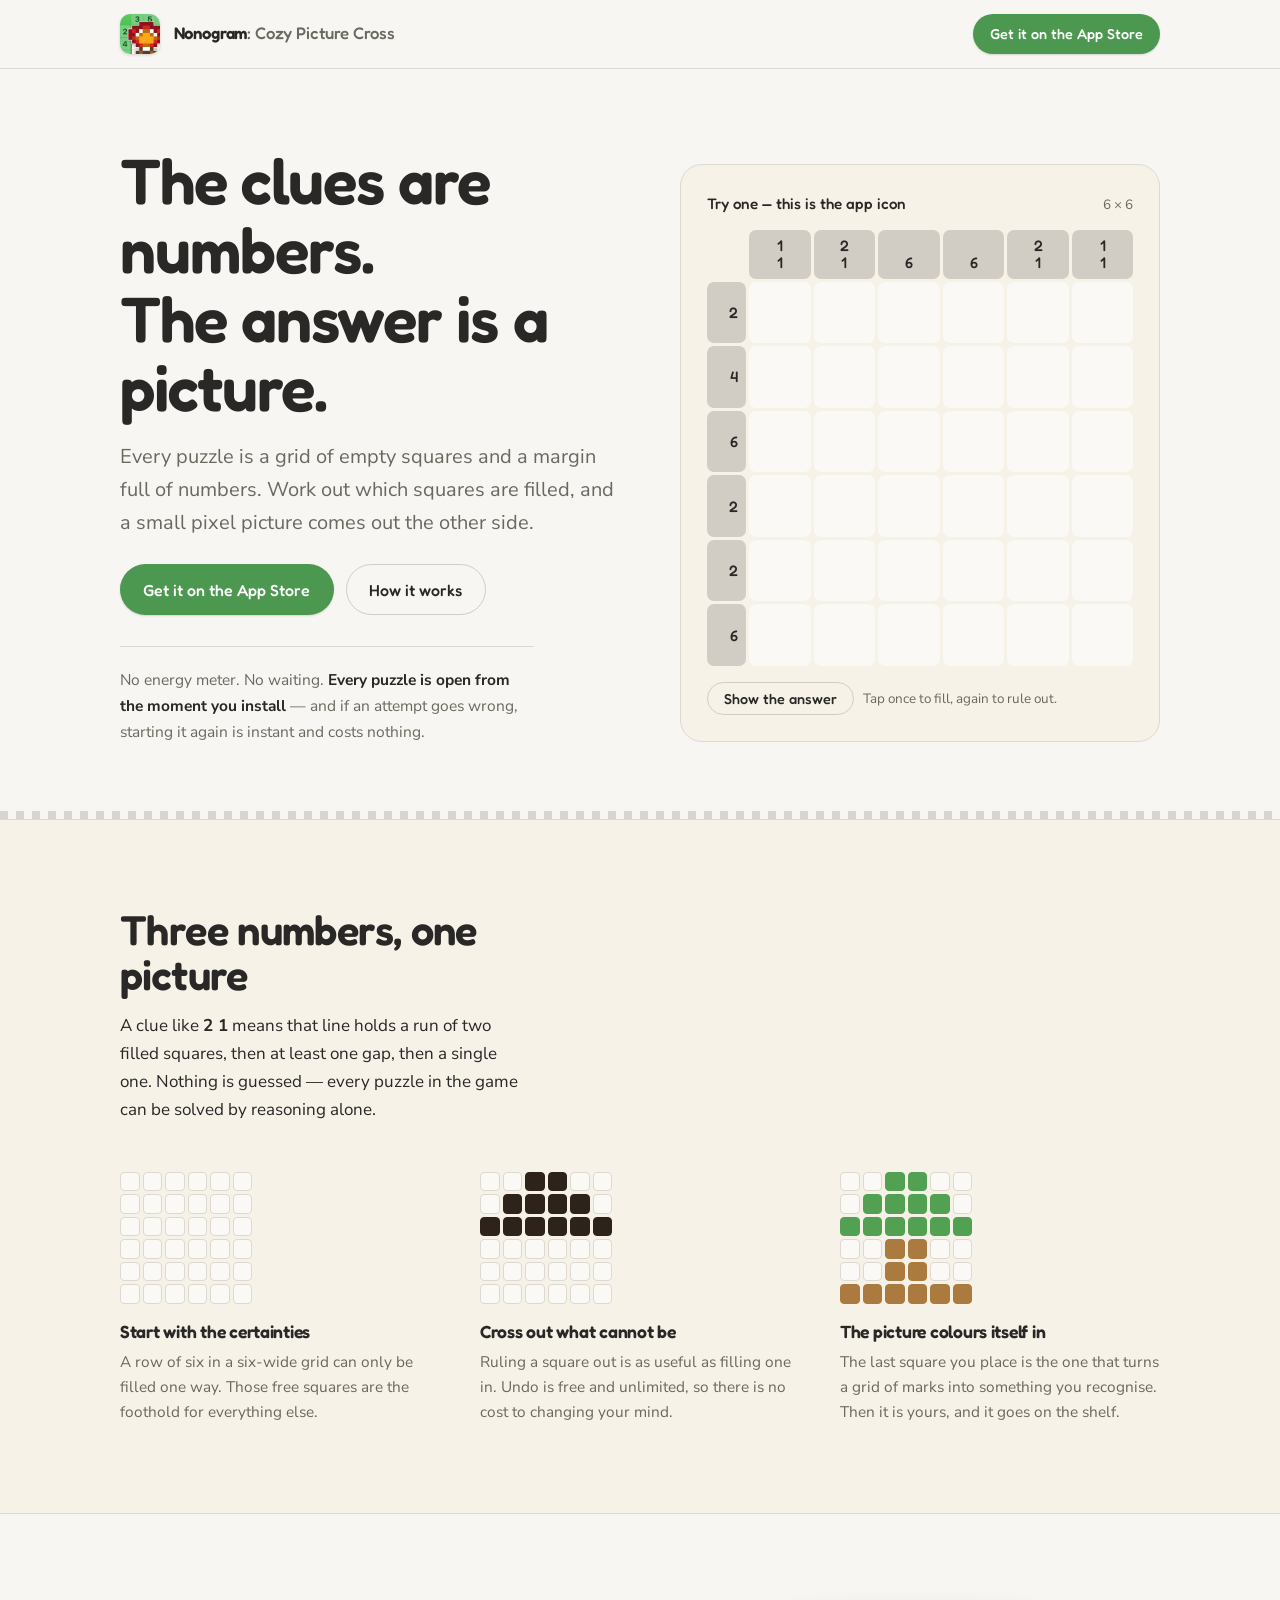
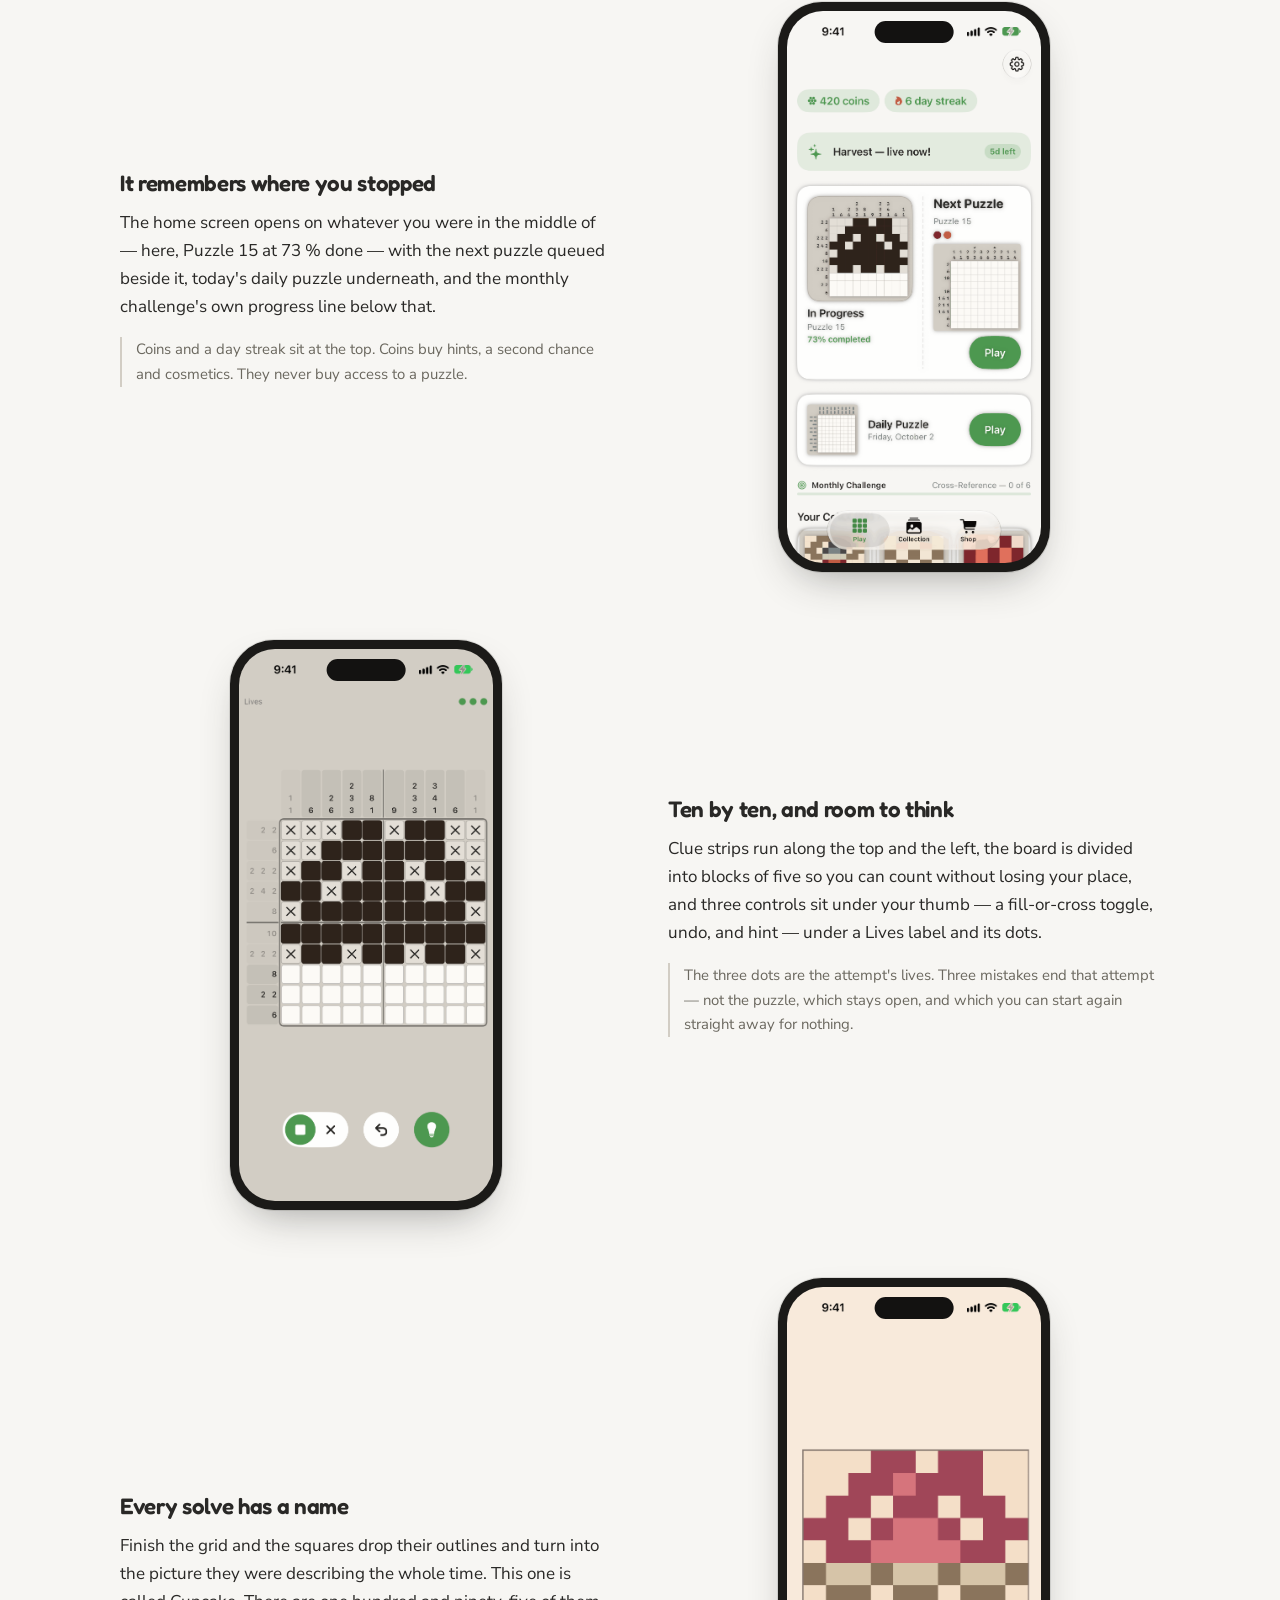
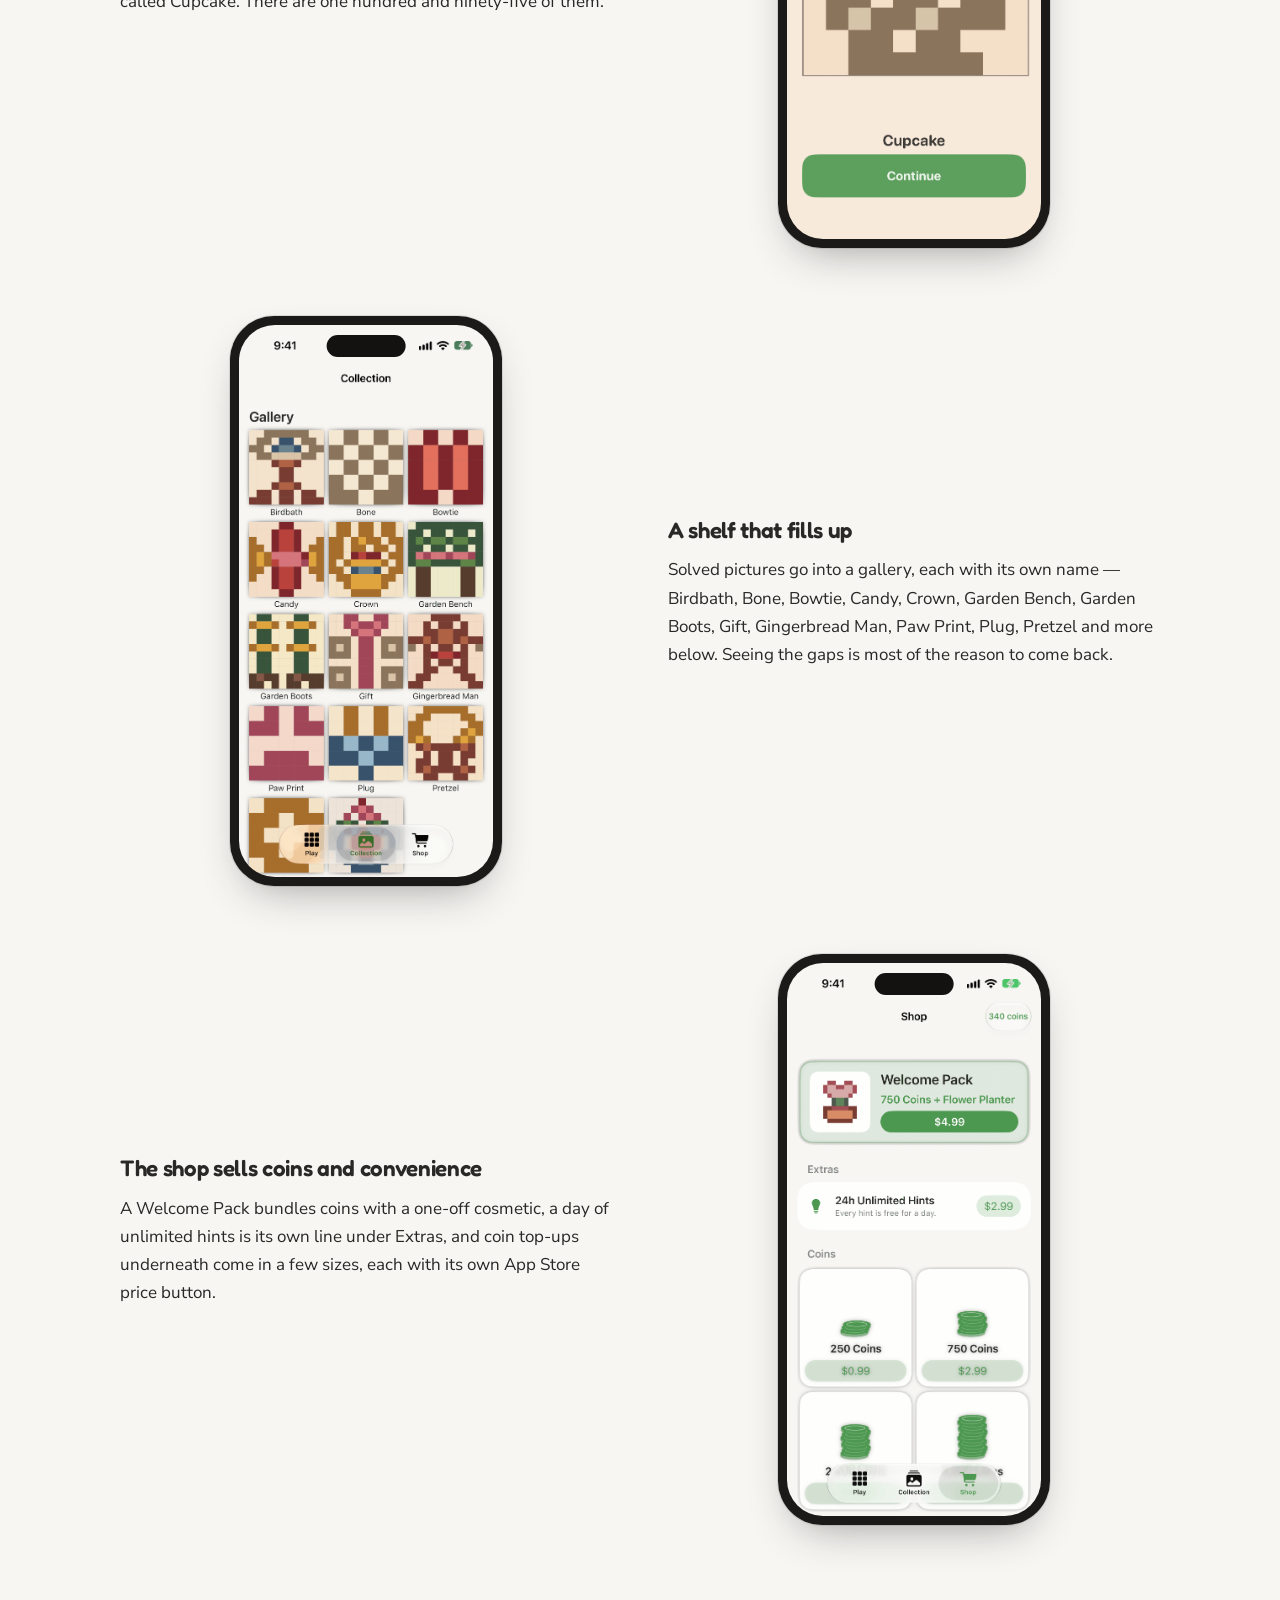
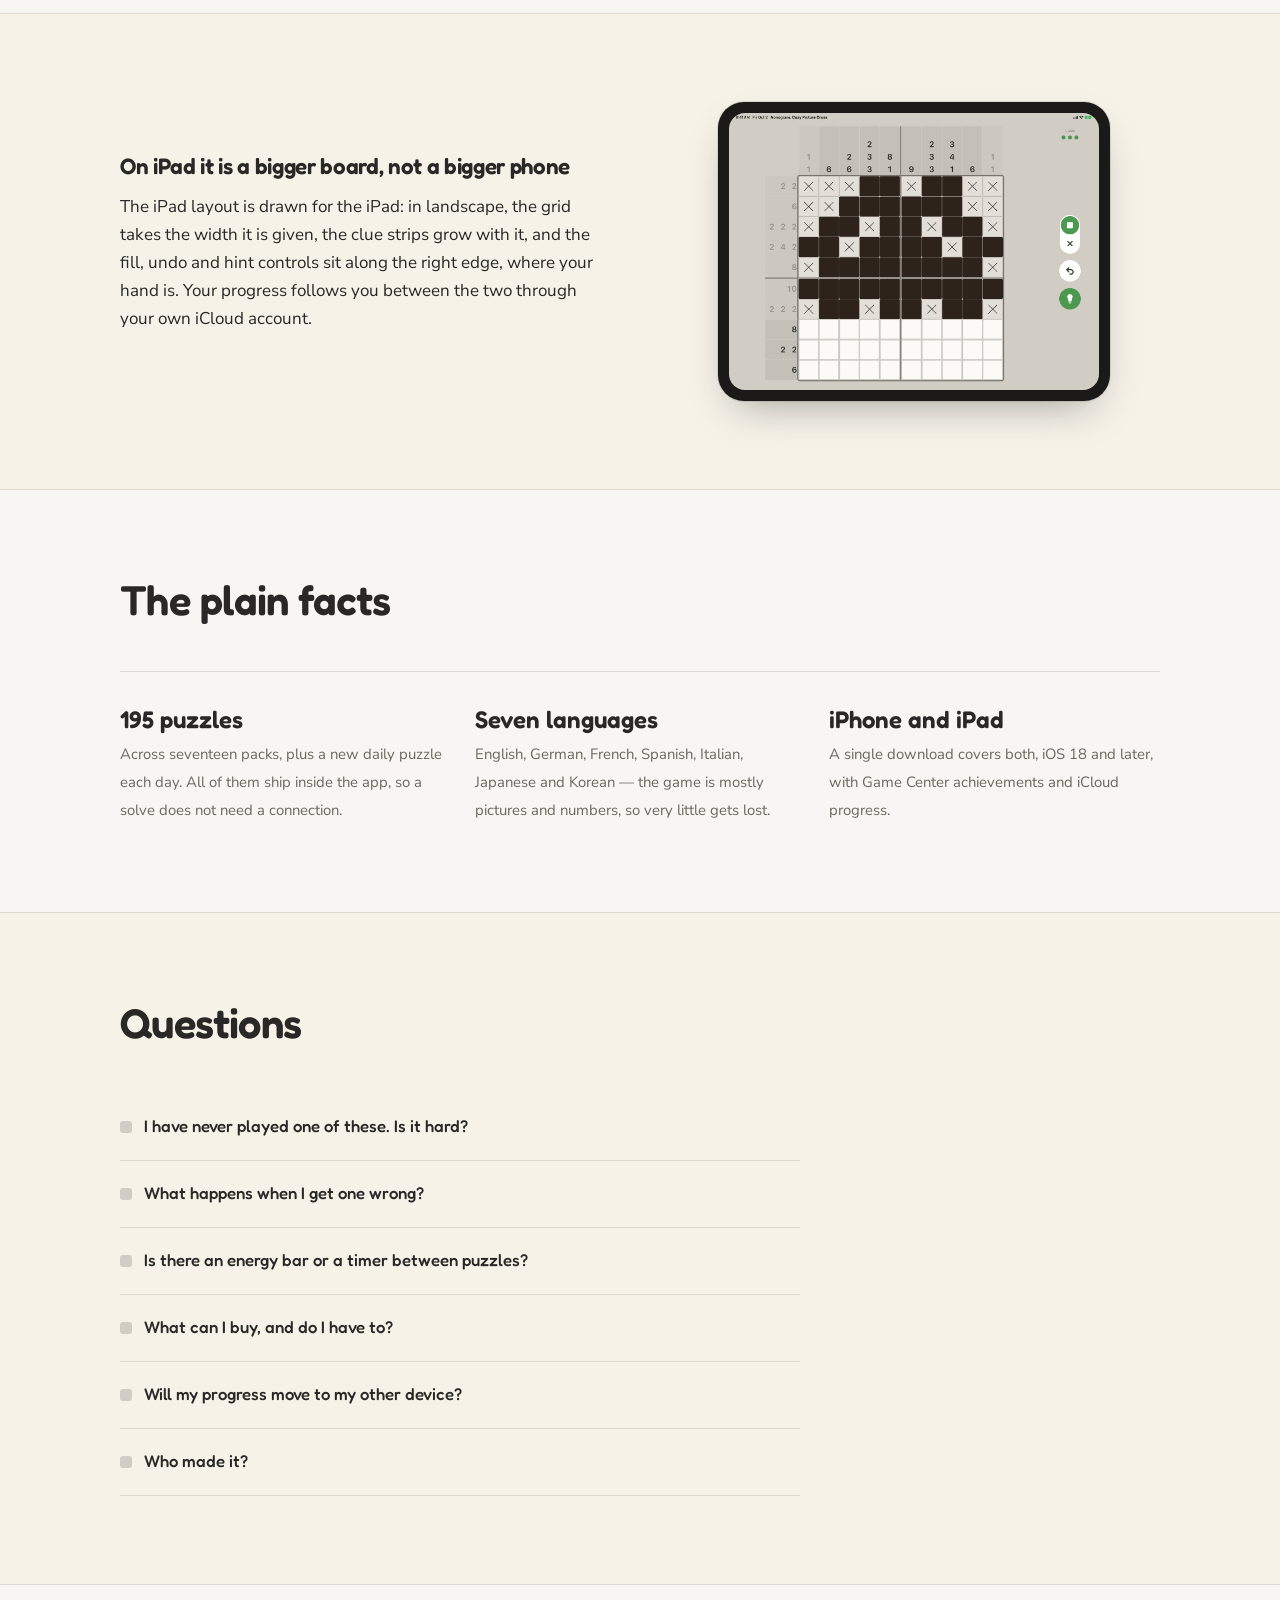
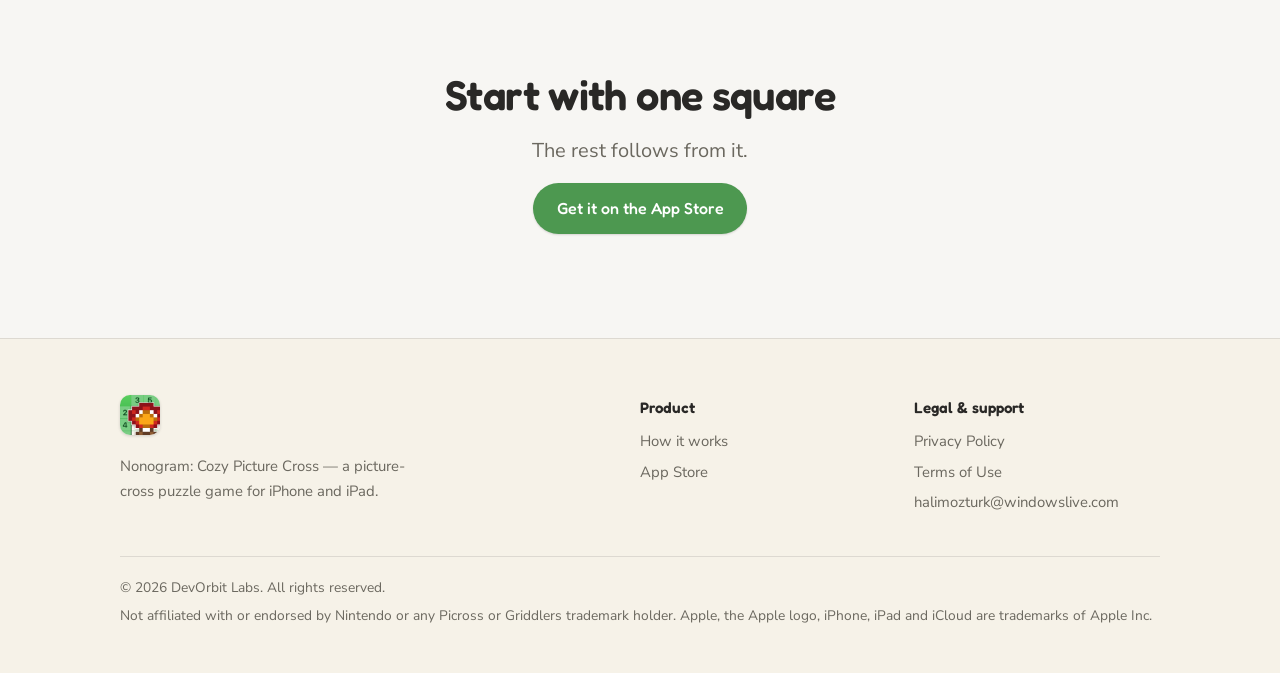
==== commit 9cddca98: "Ad-free refresh: privacy/terms without ads or ATT, current store screenshots and v2 icon Co-Authored" ====
--- a/index.html
+++ b/index.html
@@ -8,16 +8,20 @@
 <meta name="keywords" content="nonogram, nonograms, picture cross, cozy puzzle, pixel art puzzle, logic puzzle, hanjie, daily nonogram, grid puzzle, number puzzle, brain game, iphone puzzle game, ipad puzzle game">
 <meta name="apple-itunes-app" content="app-id=6795158972">
 <meta name="theme-color" content="#F7F6F3">
+<link rel="canonical" href="https://nonogramcozy.netlify.app/">
 
 <meta property="og:type" content="website">
+<meta property="og:url" content="https://nonogramcozy.netlify.app/">
 <meta property="og:title" content="Nonogram: Cozy Picture Cross">
 <meta property="og:description" content="Read the number clues, fill the squares, and a small pixel picture appears. A cozy picture-cross puzzle for iPhone and iPad.">
-<meta property="og:image" content="assets/og-cover.png">
+<meta property="og:image" content="https://nonogramcozy.netlify.app/assets/og-cover.png">
+<meta property="og:image:width" content="1200">
+<meta property="og:image:height" content="630">
 <meta property="og:site_name" content="Nonogram: Cozy Picture Cross">
 <meta name="twitter:card" content="summary_large_image">
 <meta name="twitter:title" content="Nonogram: Cozy Picture Cross">
 <meta name="twitter:description" content="Read the number clues, fill the squares, and a small pixel picture appears.">
-<meta name="twitter:image" content="assets/og-cover.png">
+<meta name="twitter:image" content="https://nonogramcozy.netlify.app/assets/og-cover.png">
 
 <link rel="icon" href="assets/icon-1024.png">
 <link rel="apple-touch-icon" href="assets/icon-1024.png">
@@ -131,43 +135,43 @@
     <div class="feat">
       <div class="feat-copy">
         <h3>It remembers where you stopped</h3>
-        <p>The home screen opens on whatever you were in the middle of — here, a puzzle 44&nbsp;% done — with the next one queued beside it and today's daily puzzle underneath. The calendar below keeps a quiet record of the days you showed up.</p>
+        <p>The home screen opens on whatever you were in the middle of — here, Puzzle 15 at 73&nbsp;% done — with the next puzzle queued beside it, today's daily puzzle underneath, and the monthly challenge's own progress line below that.</p>
         <p class="feat-note">Coins and a day streak sit at the top. Coins buy hints, a second chance and cosmetics. They never buy access to a puzzle.</p>
       </div>
-      <div class="phone"><div class="screen"><div class="island"></div><img src="assets/screens/05-home-in-progress.png" alt="The home screen: a coins chip and a six day streak, a card showing a puzzle in progress at 44 percent with the next puzzle beside it, a daily puzzle card for Wednesday 23 September, and a September calendar with nine solved days circled in green." width="1206" height="2622" loading="lazy" decoding="async"></div></div>
+      <div class="phone"><div class="screen"><div class="island"></div><img src="assets/screens/05-home-in-progress.png" alt="The home screen: a 420 coins chip and a six day streak, a Harvest event banner, a card showing Puzzle 15 in progress at 73 percent with the next puzzle queued beside it, a Daily Puzzle card for Friday October 2, a Monthly Challenge line reading Cross-Reference — 0 of 6, and a Play, Collection and Shop tab bar at the bottom." width="1206" height="2622" loading="lazy" decoding="async"></div></div>
     </div>
 
     <div class="feat flip">
       <div class="feat-copy">
         <h3>Ten by ten, and room to think</h3>
-        <p>Clue strips run along the top and the left, the board is divided into blocks of five so you can count without losing your place, and three controls sit under your thumb: fill or rule&nbsp;out, undo, hint.</p>
+        <p>Clue strips run along the top and the left, the board is divided into blocks of five so you can count without losing your place, and three controls sit under your thumb — a fill-or-cross toggle, undo, and hint — under a Lives label and its dots.</p>
         <p class="feat-note">The three dots are the attempt's lives. Three mistakes end that attempt — not the puzzle, which stays open, and which you can start again straight away for nothing.</p>
       </div>
-      <div class="phone"><div class="screen"><div class="island"></div><img src="assets/screens/08-board-dense-portrait.png" alt="A ten by ten board titled Puzzle 15, with number clues above every column and beside every row, three green life dots in the corner, a few squares ruled out with an X, and a fill-or-cross toggle, an undo button and a hint button along the bottom." width="1206" height="2622" loading="lazy" decoding="async"></div></div>
+      <div class="phone"><div class="screen"><div class="island"></div><img src="assets/screens/08-board-dense-portrait.png" alt="A ten by ten board with number clues above every column and beside every row, a Lives label with three green dots in the corner, several squares marked with an X, and a fill-or-cross toggle, an undo button and a hint button along the bottom." width="1206" height="2622" loading="lazy" decoding="async"></div></div>
     </div>
 
     <div class="feat">
       <div class="feat-copy">
         <h3>Every solve has a name</h3>
-        <p>Finish the grid and the squares drop their outlines and turn into the picture they were describing the whole time. This one is called Rainbow. There are one hundred and ninety-five of them.</p>
-      </div>
-      <div class="phone"><div class="screen"><div class="island"></div><img src="assets/screens/09-reveal-framed-picture.png" alt="A completed puzzle shown as finished pixel art: three stacked arcs in deep red, ochre and slate blue on a cream ground, captioned Rainbow, with a green Continue button underneath." width="1206" height="2622" loading="lazy" decoding="async"></div></div>
+        <p>Finish the grid and the squares drop their outlines and turn into the picture they were describing the whole time. This one is called Cupcake. There are one hundred and ninety-five of them.</p>
+      </div>
+      <div class="phone"><div class="screen"><div class="island"></div><img src="assets/screens/09-reveal-framed-picture.png" alt="A completed puzzle shown as finished pixel art: a cupcake with maroon frosting and a pink swirl on top, in a brown fluted wrapper on a cream ground, captioned Cupcake, with a green Continue button underneath." width="1206" height="2622" loading="lazy" decoding="async"></div></div>
     </div>
 
     <div class="feat flip">
       <div class="feat-copy">
         <h3>A shelf that fills up</h3>
-        <p>Solved pictures go into a gallery — an accordion, a backpack, a bone, a bowtie, a gift, an orange slice, a paw print, a pillow, a plug, a cooking pot, a quilt, a ring, a rug, a train. Seeing the gaps is most of the reason to come back.</p>
-      </div>
-      <div class="phone"><div class="screen"><div class="island"></div><img src="assets/screens/12-collection.png" alt="The Collection gallery: a grid of finished pixel pictures with their names underneath — Accordion, Backpack, Bone, Bowtie, Gift, Orange Slice, Paw Print, Pillow, Plug, Cooking Pot, Quilt, Ring, Rug and Train." width="1206" height="2622" loading="lazy" decoding="async"></div></div>
+        <p>Solved pictures go into a gallery, each with its own name — Birdbath, Bone, Bowtie, Candy, Crown, Garden Bench, Garden Boots, Gift, Gingerbread Man, Paw Print, Plug, Pretzel and more below. Seeing the gaps is most of the reason to come back.</p>
+      </div>
+      <div class="phone"><div class="screen"><div class="island"></div><img src="assets/screens/12-collection.png" alt="The Collection gallery: a grid of finished pixel pictures with their names underneath — Birdbath, Bone, Bowtie, Candy, Crown, Garden Bench, Garden Boots, Gift, Gingerbread Man, Paw Print, Plug and Pretzel — with the gallery continuing below a Play, Collection and Shop tab bar." width="1206" height="2622" loading="lazy" decoding="async"></div></div>
     </div>
 
     <div class="feat">
       <div class="feat-copy">
-        <h3>Seasonal sets, free</h3>
-        <p>Each season brings its own set of twenty pictures with empty frames waiting where the unsolved ones go. The app says it plainly on the screen: every seasonal puzzle is free.</p>
-      </div>
-      <div class="phone"><div class="screen"><div class="island"></div><img src="assets/screens/14-seasonal.png" alt="The Seasonal screen: a card reading Summer, 7 of 20 collected, with a progress bar, the line Every seasonal puzzle is free, then a grid of seven finished pixel pictures followed by empty grey frames for the ones still to solve." width="1206" height="2622" loading="lazy" decoding="async"></div></div>
+        <h3>The shop sells coins and convenience</h3>
+        <p>A Welcome Pack bundles coins with a one-off cosmetic, a day of unlimited hints is its own line under Extras, and coin top-ups underneath come in a few sizes, each with its own App Store price button.</p>
+      </div>
+      <div class="phone"><div class="screen"><div class="island"></div><img src="assets/screens/14-shop.png" alt="The Shop screen: a coins balance chip at the top, a highlighted Welcome Pack pairing coins with a flower-planter cosmetic, an Extras row offering a day of unlimited hints, and a Coins section showing two coin-pack sizes with more continuing below a Play, Collection and Shop tab bar." width="1206" height="2622" loading="lazy" decoding="async"></div></div>
     </div>
 
   </div>
@@ -178,9 +182,9 @@
   <div class="wrap feat">
     <div class="feat-copy">
       <h3>On iPad it is a bigger board, not a bigger phone</h3>
-      <p>The iPad layout is drawn for the iPad: the grid takes the width it is given, the clue strips grow with it, and the controls stay where your hand is. Your progress follows you between the two through your own iCloud account.</p>
-    </div>
-    <div class="phone tablet"><div class="screen"><img src="assets/screens/ipad-board.png" alt="The same ten by ten puzzle on iPad, with the board filling most of the screen, large clue numbers above the columns and beside the rows, and the fill, undo and hint controls centred along the bottom." width="2064" height="2752" loading="lazy" decoding="async"></div></div>
+      <p>The iPad layout is drawn for the iPad: in landscape, the grid takes the width it is given, the clue strips grow with it, and the fill, undo and hint controls sit along the right edge, where your hand is. Your progress follows you between the two through your own iCloud account.</p>
+    </div>
+    <div class="phone tablet"><div class="screen"><img src="assets/screens/ipad-board.png" alt="The same ten by ten puzzle on iPad in landscape, with the app name and date in the top bar, the board filling most of the screen, large clue numbers above the columns and beside the rows, a Lives label with three dots top right, and the fill-or-cross, undo and hint controls stacked down the right edge." width="2752" height="2064" loading="lazy" decoding="async"></div></div>
   </div>
 </section>
 
@@ -214,10 +218,6 @@
       <details>
         <summary>Is there an energy bar or a timer between puzzles?</summary>
         <p>No. There is nothing to wait for and nothing to refill. Every puzzle in the app is unlocked from the first launch.</p>
-      </details>
-      <details>
-        <summary>Does it show ads?</summary>
-        <p>Yes. There is a banner, and an ad at some points between puzzles. A few optional extras — a hint, a second chance at an attempt — can be taken by watching a short video instead of spending coins, if you would rather. None of it is required to keep playing.</p>
       </details>
       <details>
         <summary>What can I buy, and do I have to?</summary>
@@ -299,8 +299,6 @@
           "acceptedAnswer": { "@type": "Answer", "text": "An attempt carries three lives. Three wrong squares end that attempt and clear the board. The puzzle itself stays open, and starting it again is immediate and costs nothing. Undo is free and there is no limit on it." } },
         { "@type": "Question", "name": "Is there an energy bar or a timer between puzzles?",
           "acceptedAnswer": { "@type": "Answer", "text": "No. There is nothing to wait for and nothing to refill. Every puzzle in the app is unlocked from the first launch." } },
-        { "@type": "Question", "name": "Does it show ads?",
-          "acceptedAnswer": { "@type": "Answer", "text": "Yes. There is a banner, and an ad at some points between puzzles. A few optional extras can be taken by watching a short video instead of spending coins. None of it is required to keep playing." } },
         { "@type": "Question", "name": "What can I buy, and do I have to?",
           "acceptedAnswer": { "@type": "Answer", "text": "Optional one-off items only: coins, and a few conveniences and cosmetics. There is no subscription. Coins are never needed to open a puzzle. Current prices are displayed in the App and on the App Store, and may vary by region." } },
         { "@type": "Question", "name": "Will my progress move to my other device?",
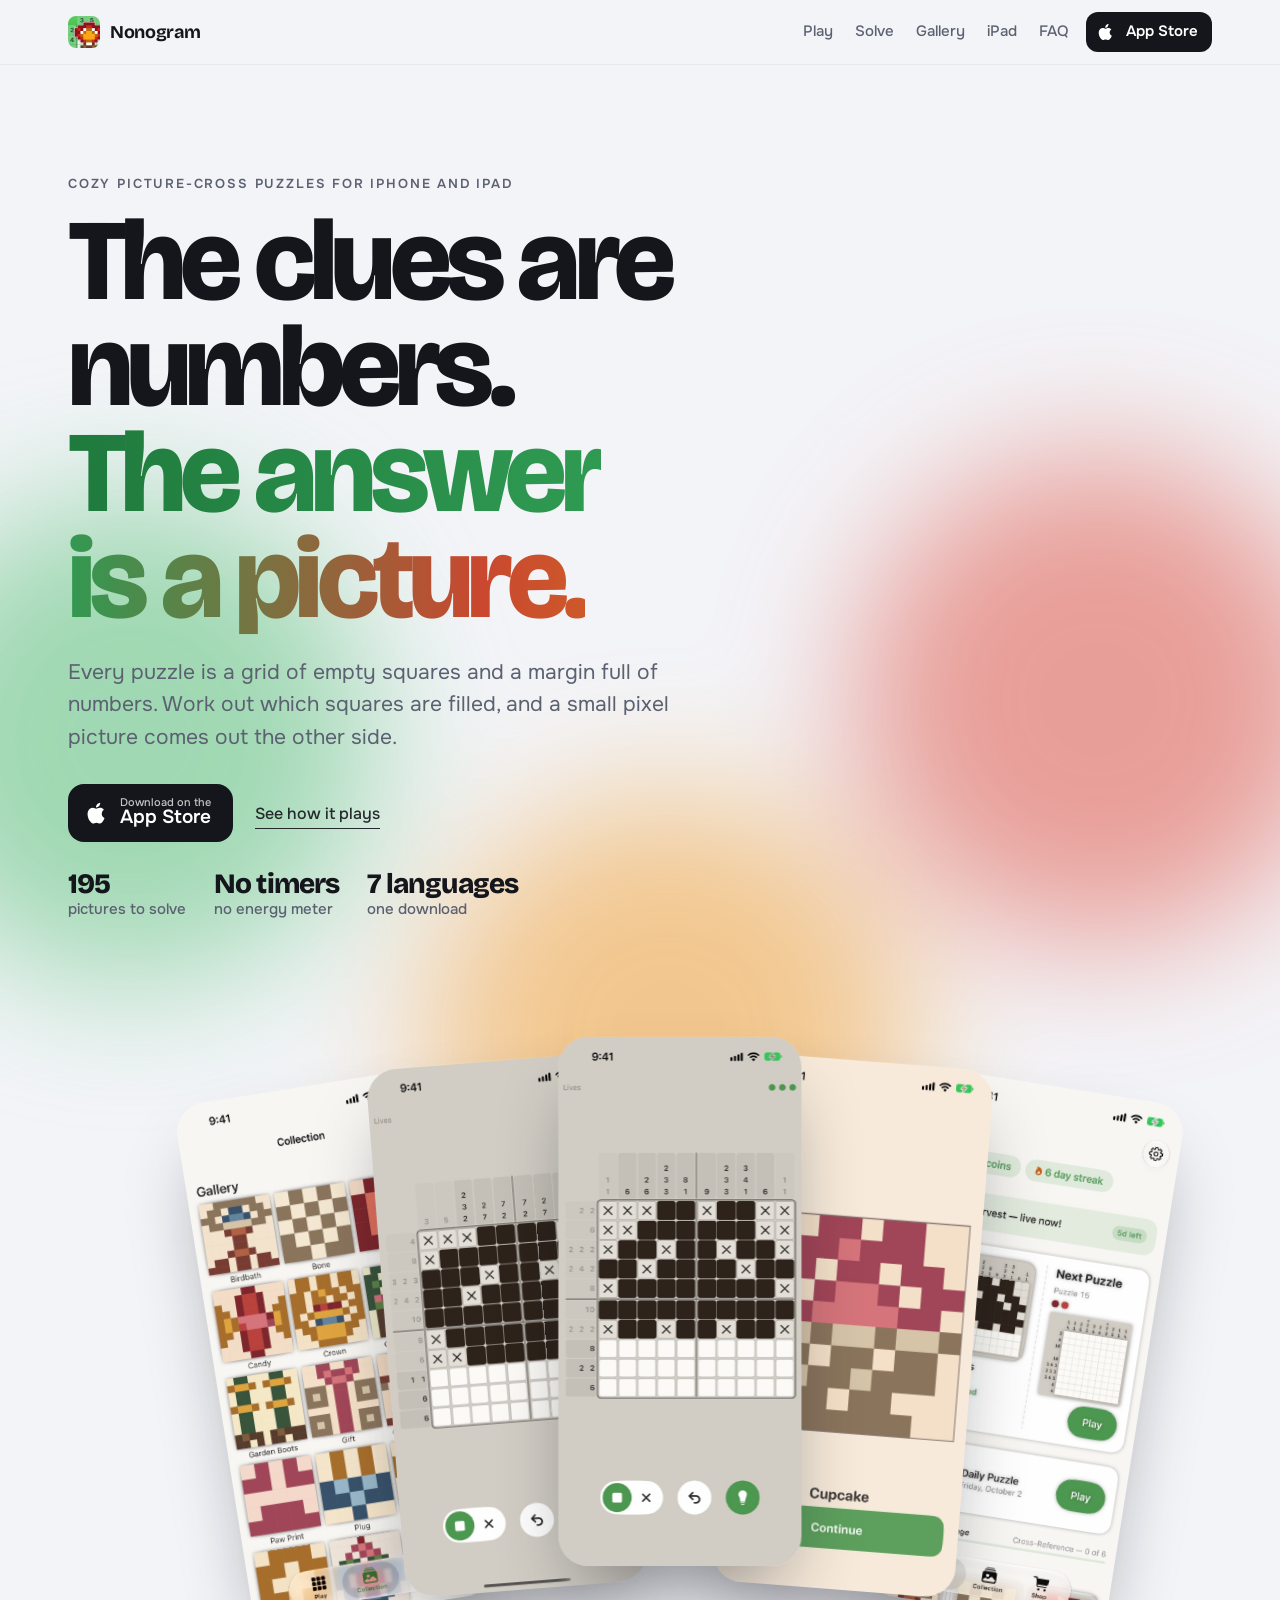
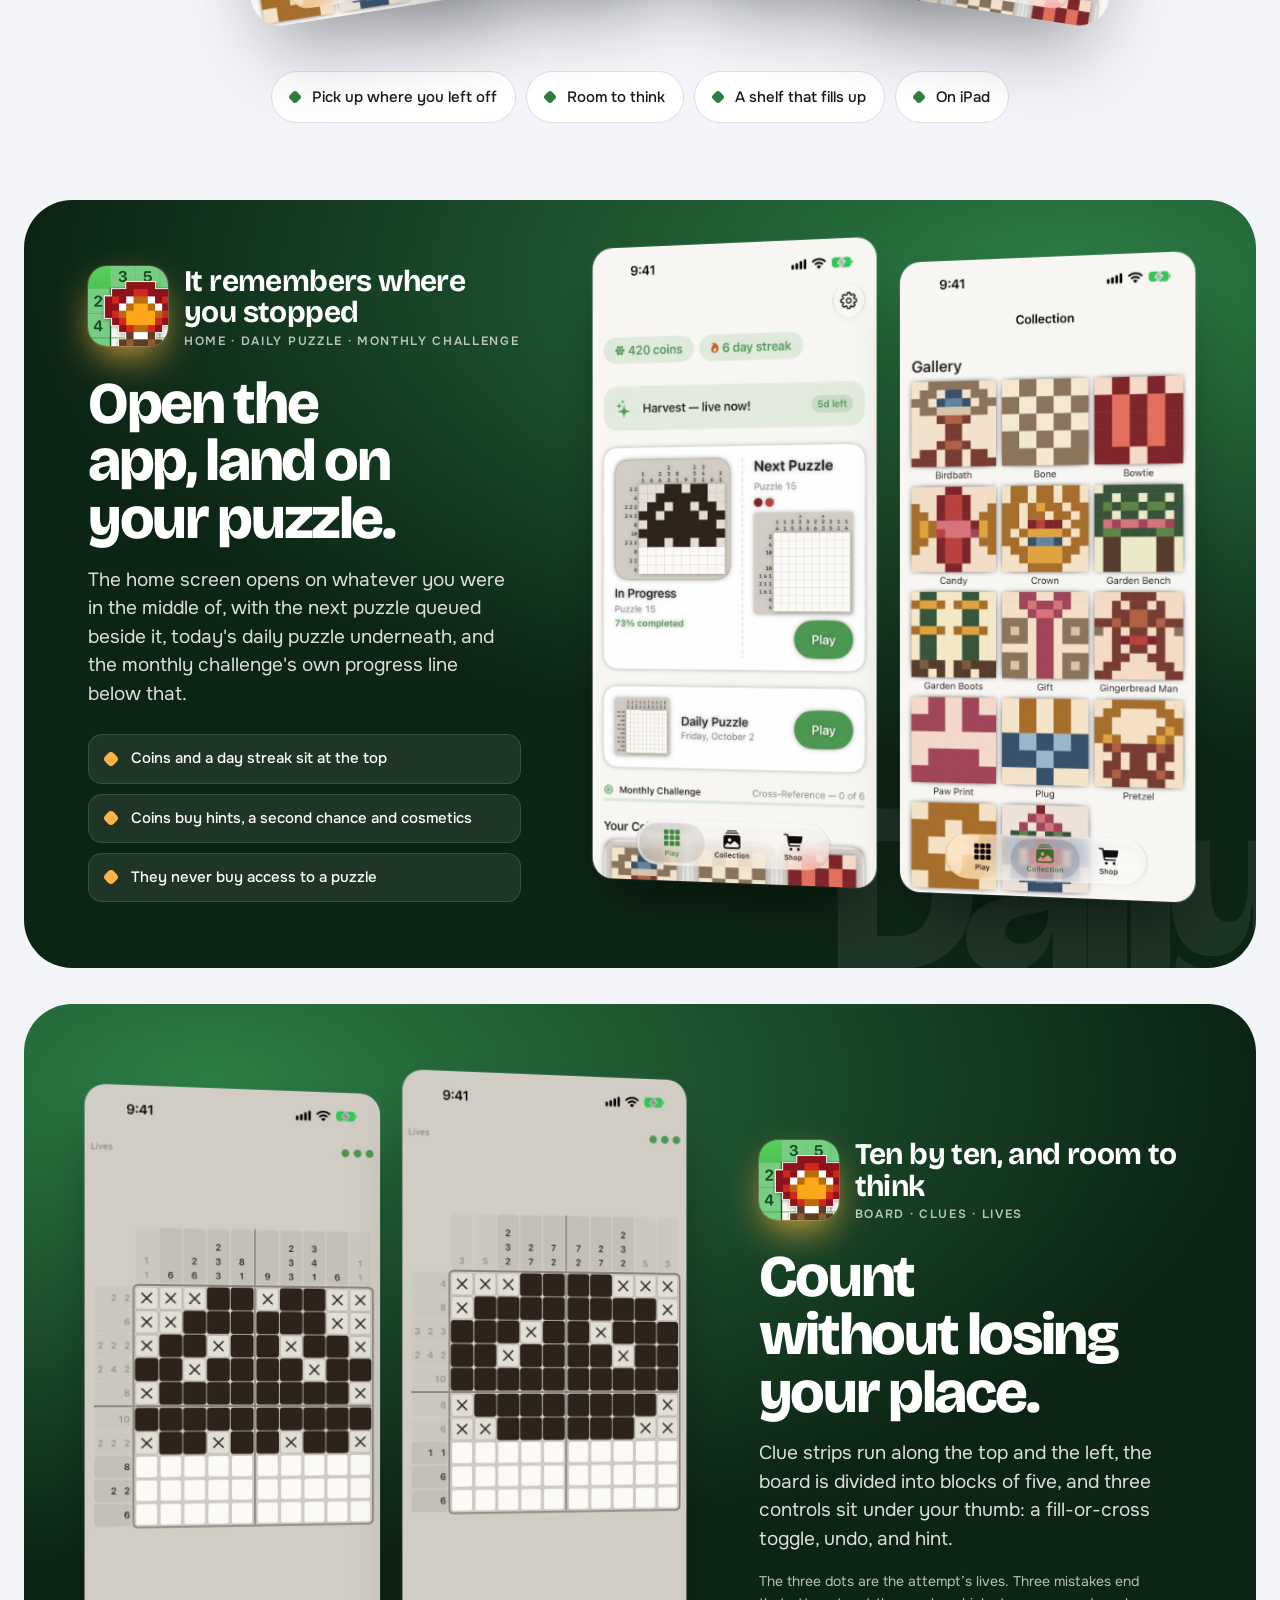
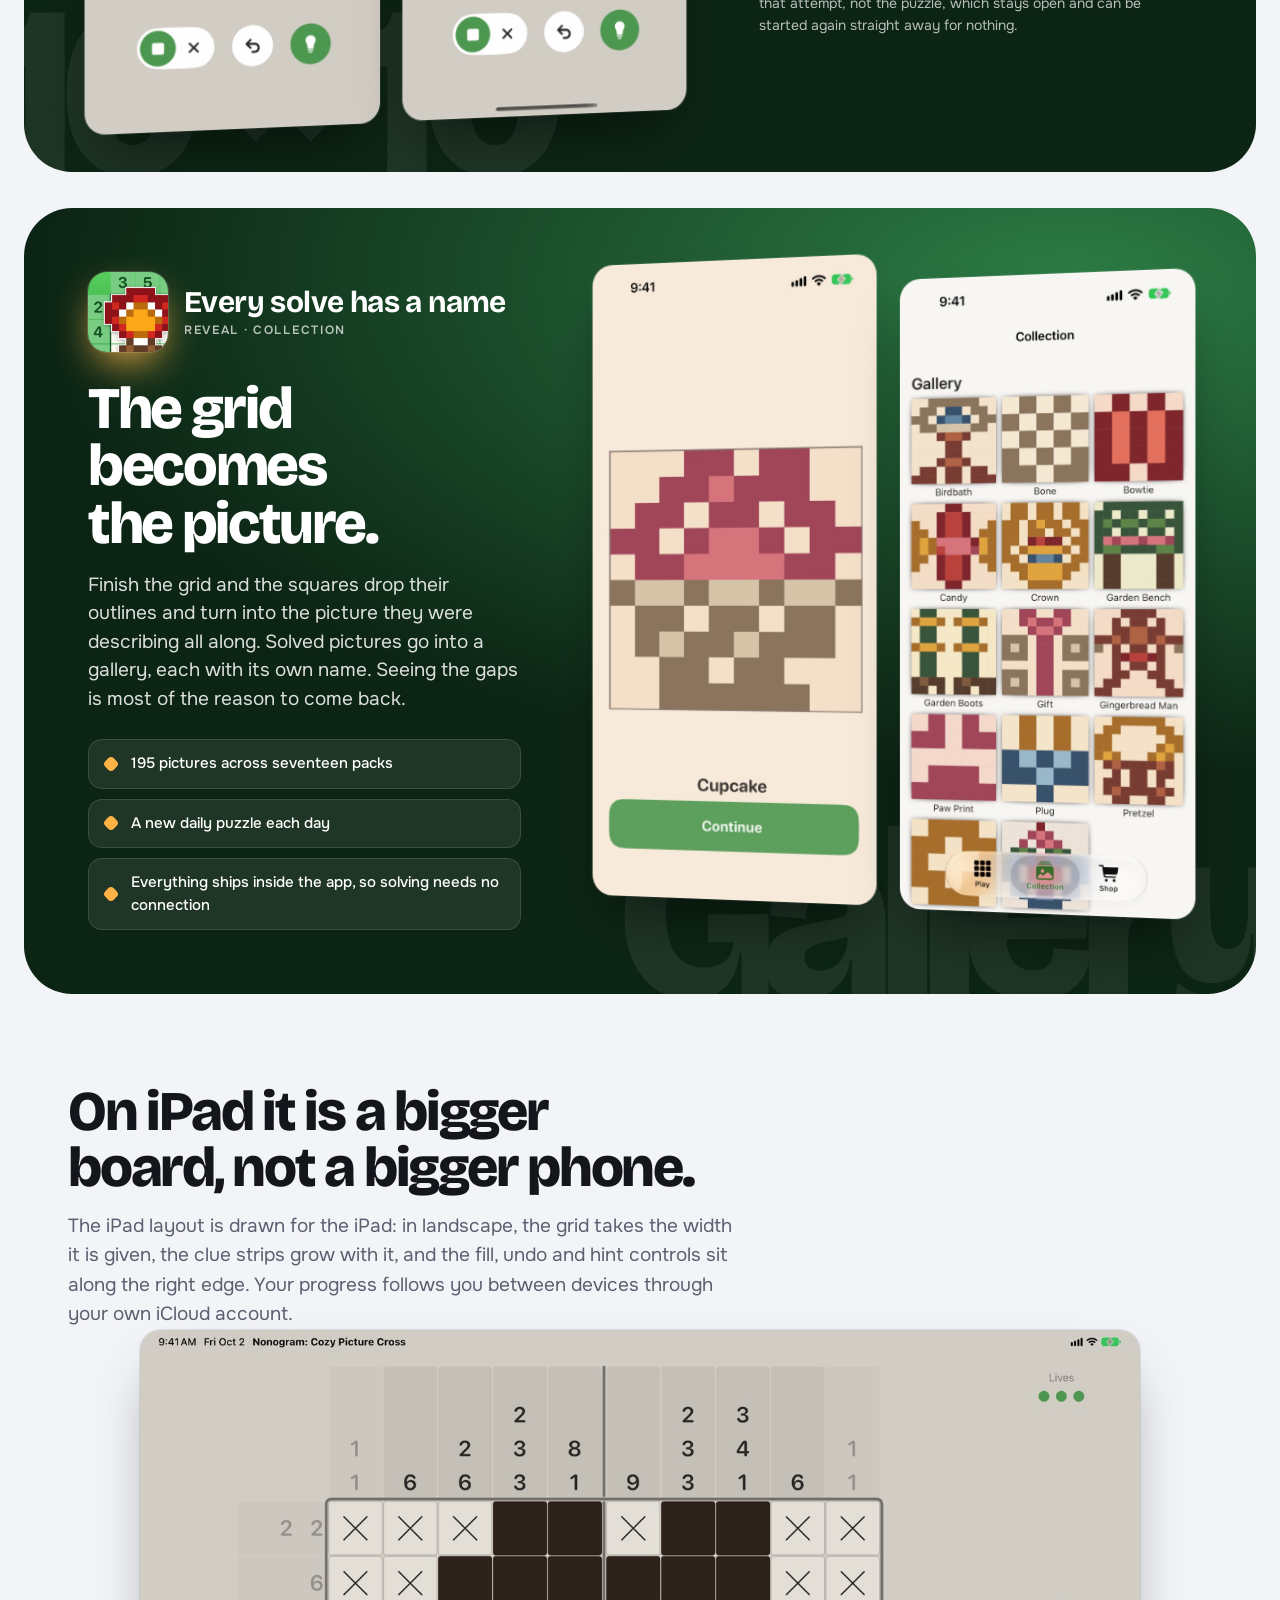
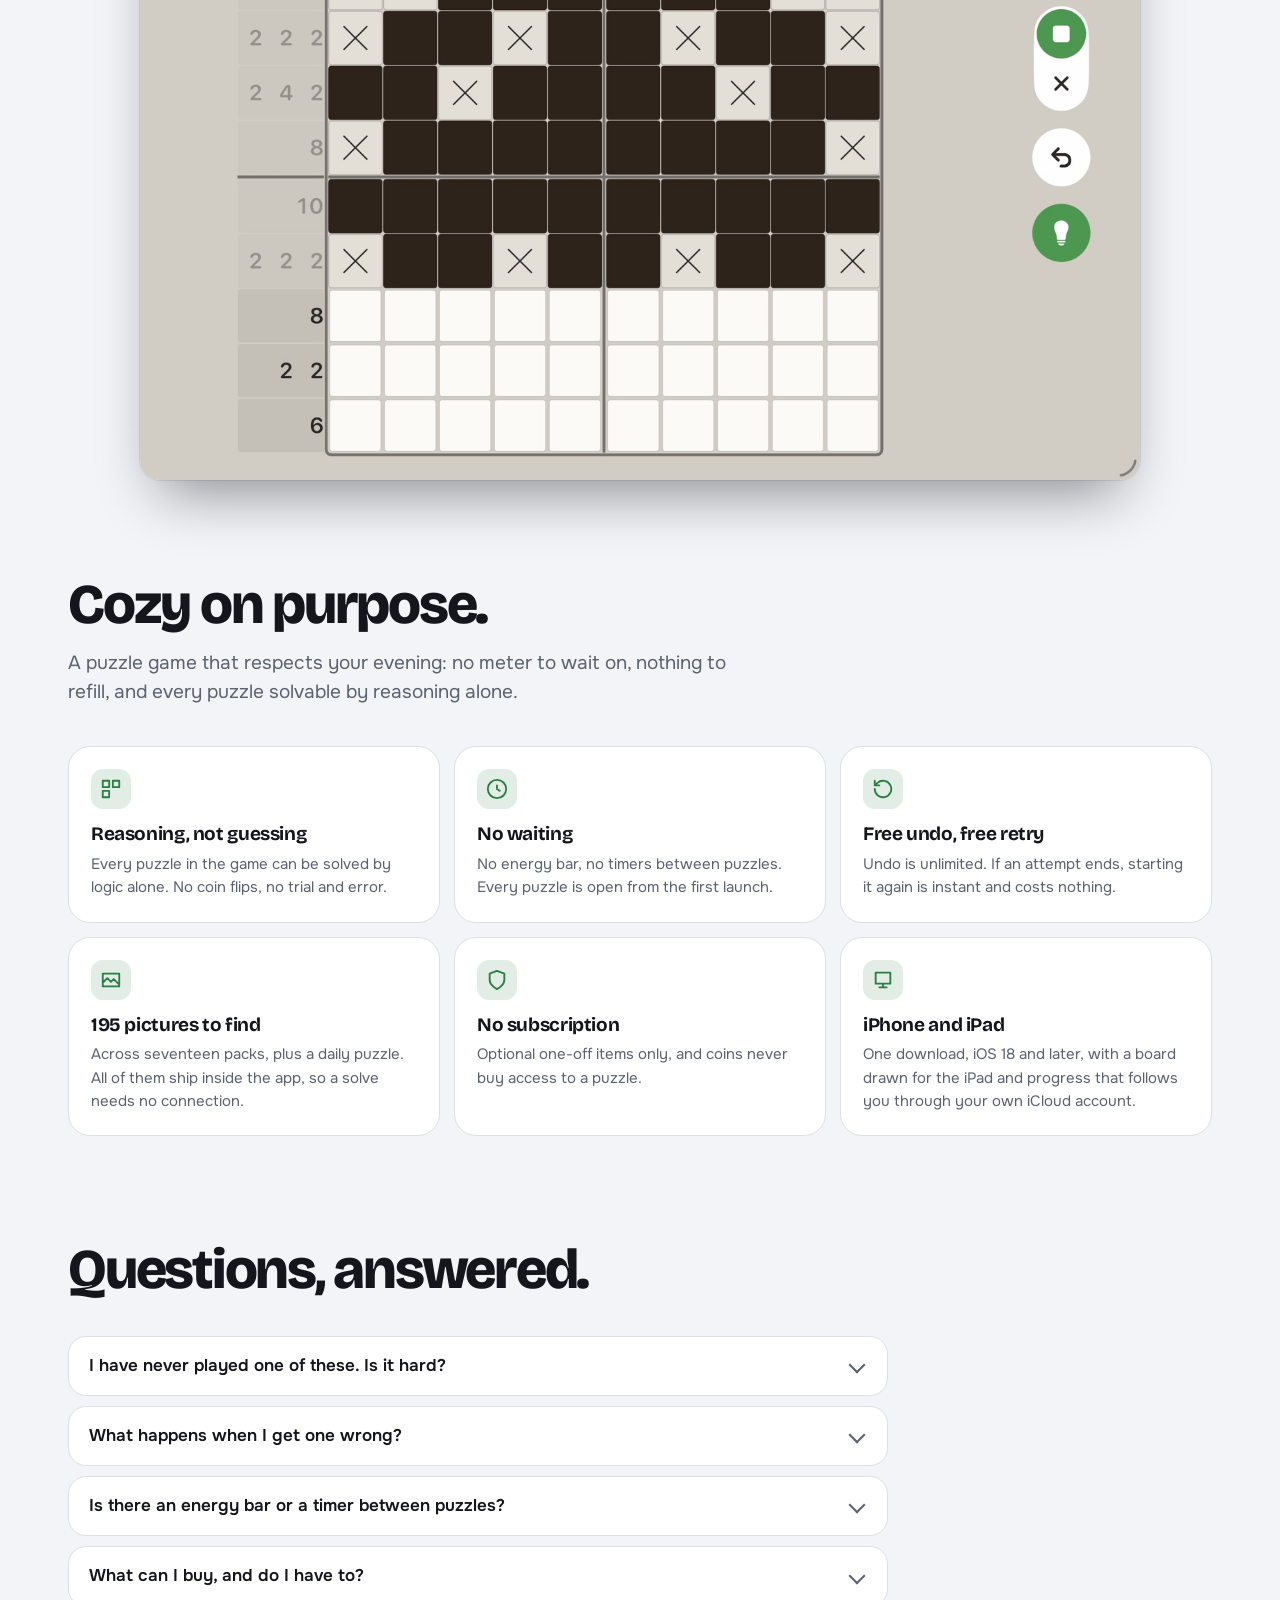
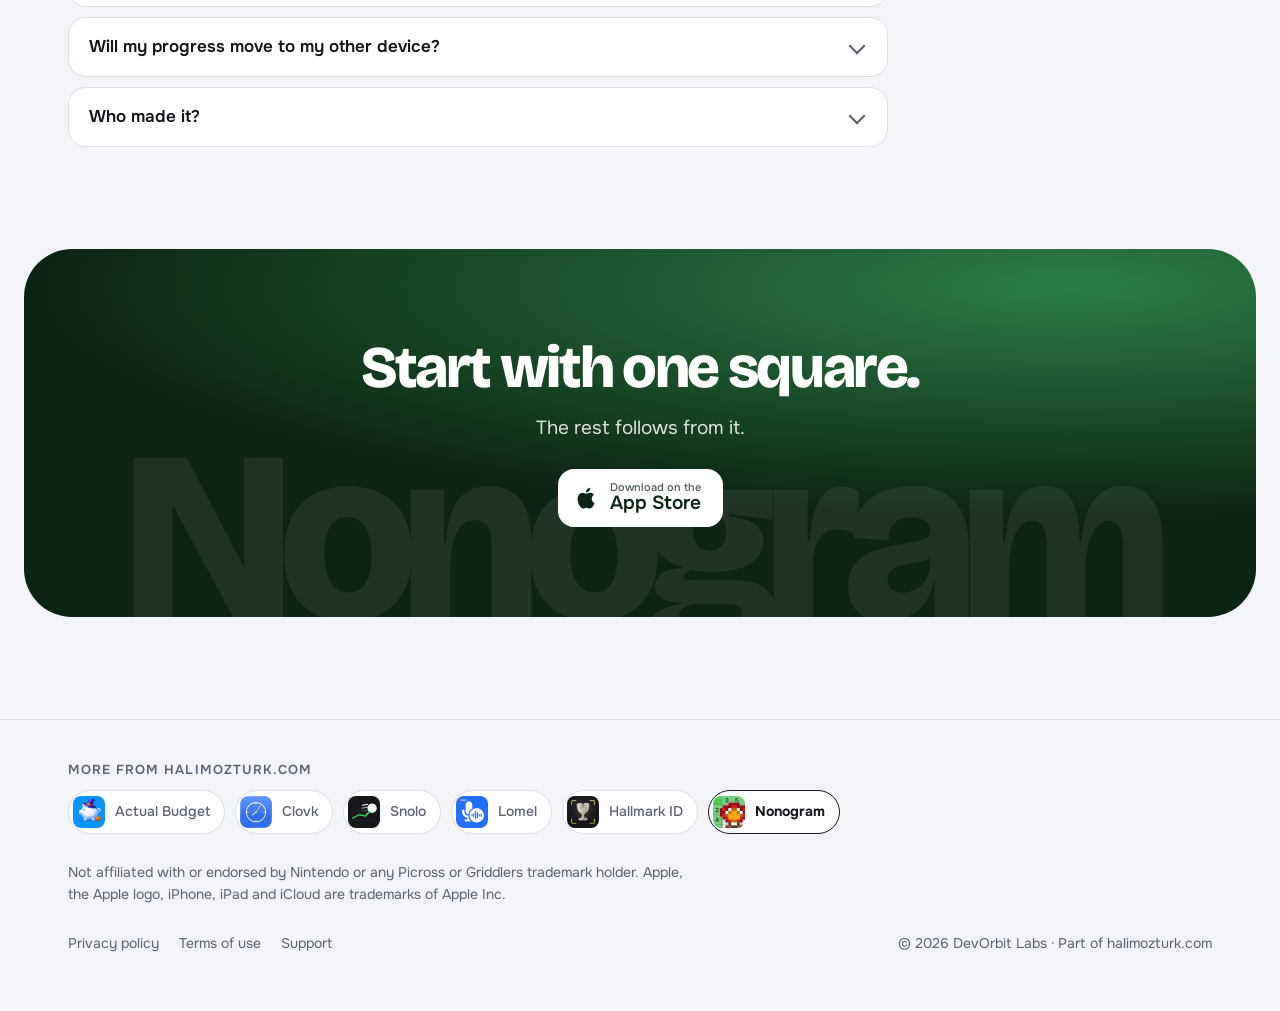
==== commit 45d8704a: "site: move to the halimozturk.com family design (family.css v1.0.1 + nonogram.css), canonical on non" ====
--- a/index.html
+++ b/index.html
@@ -1,281 +1,33 @@
-<!DOCTYPE html>
+<!doctype html>
 <html lang="en">
 <head>
 <meta charset="utf-8">
-<meta name="viewport" content="width=device-width, initial-scale=1">
+<meta name="viewport" content="width=device-width, initial-scale=1, viewport-fit=cover">
 <title>Nonogram: Cozy Picture Cross — logic puzzles that turn into pixel art</title>
 <meta name="description" content="Read the number clues, fill the squares, and a small pixel picture appears. A cozy picture-cross puzzle for iPhone and iPad, with a daily puzzle, a gallery that fills up, and no energy meter to wait on.">
 <meta name="keywords" content="nonogram, nonograms, picture cross, cozy puzzle, pixel art puzzle, logic puzzle, hanjie, daily nonogram, grid puzzle, number puzzle, brain game, iphone puzzle game, ipad puzzle game">
 <meta name="apple-itunes-app" content="app-id=6795158972">
-<meta name="theme-color" content="#F7F6F3">
-<link rel="canonical" href="https://nonogramcozy.netlify.app/">
-
+<meta name="theme-color" media="(prefers-color-scheme: light)" content="#f3f4f8">
+<meta name="theme-color" media="(prefers-color-scheme: dark)" content="#0c0e13">
+<link rel="canonical" href="https://nonogram.halimozturk.com/">
 <meta property="og:type" content="website">
-<meta property="og:url" content="https://nonogramcozy.netlify.app/">
+<meta property="og:site_name" content="Nonogram: Cozy Picture Cross">
+<meta property="og:url" content="https://nonogram.halimozturk.com/">
 <meta property="og:title" content="Nonogram: Cozy Picture Cross">
 <meta property="og:description" content="Read the number clues, fill the squares, and a small pixel picture appears. A cozy picture-cross puzzle for iPhone and iPad.">
-<meta property="og:image" content="https://nonogramcozy.netlify.app/assets/og-cover.png">
+<meta property="og:image" content="https://nonogram.halimozturk.com/assets/og-cover.png">
 <meta property="og:image:width" content="1200">
 <meta property="og:image:height" content="630">
-<meta property="og:site_name" content="Nonogram: Cozy Picture Cross">
 <meta name="twitter:card" content="summary_large_image">
 <meta name="twitter:title" content="Nonogram: Cozy Picture Cross">
 <meta name="twitter:description" content="Read the number clues, fill the squares, and a small pixel picture appears.">
-<meta name="twitter:image" content="https://nonogramcozy.netlify.app/assets/og-cover.png">
-
-<link rel="icon" href="assets/icon-1024.png">
+<meta name="twitter:image" content="https://nonogram.halimozturk.com/assets/og-cover.png">
+<link rel="icon" href="assets/web/icon.png" type="image/png">
 <link rel="apple-touch-icon" href="assets/icon-1024.png">
-<link rel="preconnect" href="https://fonts.googleapis.com">
-<link rel="preconnect" href="https://fonts.gstatic.com" crossorigin>
-<link href="https://fonts.googleapis.com/css2?family=Fredoka:wght@400;500;600&family=Nunito+Sans:ital,wght@0,400;0,600;0,700;1,400&display=swap" rel="stylesheet">
-<link rel="stylesheet" href="assets/site.css">
-</head>
-<body>
-
-<header class="nav">
-  <div class="wrap nav-in">
-    <img class="mark" src="assets/icon-1024.png" alt="" width="40" height="40">
-    <span class="wordmark">Nonogram<span>: Cozy Picture Cross</span></span>
-    <a class="btn btn-primary btn-sm" href="https://apps.apple.com/app/id6795158972">Get it on the App Store</a>
-  </div>
-</header>
-
-<main>
-
-<!-- ── hero: the app icon, as a puzzle you can actually solve ─────────── -->
-<section class="hero">
-  <div class="wrap hero-in">
-    <div>
-      <h1>The clues are numbers.<br>The answer is a picture.</h1>
-      <p class="lede">Every puzzle is a grid of empty squares and a margin full of numbers. Work out which squares are filled, and a small pixel picture comes out the other side.</p>
-      <div class="hero-cta">
-        <a class="btn btn-primary" href="https://apps.apple.com/app/id6795158972">Get it on the App Store</a>
-        <a class="btn btn-quiet" href="#how">How it works</a>
-      </div>
-      <p class="promise">No energy meter. No waiting. <b>Every puzzle is open from the moment you install</b> — and if an attempt goes wrong, starting it again is instant and costs nothing.</p>
-    </div>
-
-    <div class="play">
-      <div class="play-head">
-        <span class="t">Try one — this is the app icon</span>
-        <span class="s">6 × 6</span>
-      </div>
-
-      <div class="puz" id="puz" role="group" aria-label="A six by six nonogram. Tap a square once to fill it, twice to mark it empty.">
-        <div class="corner"></div>
-        <div class="cols" id="colClues"></div>
-        <div class="rows" id="rowClues"></div>
-        <div class="cells" id="cells"></div>
-      </div>
-
-      <div class="play-foot">
-        <button class="btn btn-quiet btn-sm" id="solveBtn" type="button">Show the answer</button>
-        <button class="btn btn-quiet btn-sm" id="resetBtn" type="button" hidden>Clear</button>
-        <p class="hint" id="hint">Tap once to fill, again to rule out.</p>
-        <p class="reveal-name" id="revealName" hidden>That's a tree.</p>
-      </div>
-    </div>
-  </div>
-</section>
-
-<div class="gridrule" aria-hidden="true"></div>
-
-<!-- ── how it works ───────────────────────────────────────────────────── -->
-<section id="how" class="warm">
-  <div class="wrap">
-    <div class="section-head">
-      <h2>Three numbers, one picture</h2>
-      <p>A clue like <strong>2 1</strong> means that line holds a run of two filled squares, then at least one gap, then a single one. Nothing is guessed — every puzzle in the game can be solved by reasoning alone.</p>
-    </div>
-    <div class="steps">
-      <div class="step">
-        <div class="mini" aria-hidden="true">
-          <i></i><i></i><i></i><i></i><i></i><i></i>
-          <i></i><i></i><i></i><i></i><i></i><i></i>
-          <i></i><i></i><i></i><i></i><i></i><i></i>
-          <i></i><i></i><i></i><i></i><i></i><i></i>
-          <i></i><i></i><i></i><i></i><i></i><i></i>
-          <i></i><i></i><i></i><i></i><i></i><i></i>
-        </div>
-        <h3>Start with the certainties</h3>
-        <p>A row of six in a six-wide grid can only be filled one way. Those free squares are the foothold for everything else.</p>
-      </div>
-      <div class="step">
-        <div class="mini" aria-hidden="true">
-          <i></i><i></i><i class="f"></i><i class="f"></i><i></i><i></i>
-          <i></i><i class="f"></i><i class="f"></i><i class="f"></i><i class="f"></i><i></i>
-          <i class="f"></i><i class="f"></i><i class="f"></i><i class="f"></i><i class="f"></i><i class="f"></i>
-          <i></i><i></i><i></i><i></i><i></i><i></i>
-          <i></i><i></i><i></i><i></i><i></i><i></i>
-          <i></i><i></i><i></i><i></i><i></i><i></i>
-        </div>
-        <h3>Cross out what cannot be</h3>
-        <p>Ruling a square out is as useful as filling one in. Undo is free and unlimited, so there is no cost to changing your mind.</p>
-      </div>
-      <div class="step">
-        <div class="mini" aria-hidden="true">
-          <i></i><i></i><i class="g"></i><i class="g"></i><i></i><i></i>
-          <i></i><i class="g"></i><i class="g"></i><i class="g"></i><i class="g"></i><i></i>
-          <i class="g"></i><i class="g"></i><i class="g"></i><i class="g"></i><i class="g"></i><i class="g"></i>
-          <i></i><i></i><i class="b"></i><i class="b"></i><i></i><i></i>
-          <i></i><i></i><i class="b"></i><i class="b"></i><i></i><i></i>
-          <i class="b"></i><i class="b"></i><i class="b"></i><i class="b"></i><i class="b"></i><i class="b"></i>
-        </div>
-        <h3>The picture colours itself in</h3>
-        <p>The last square you place is the one that turns a grid of marks into something you recognise. Then it is yours, and it goes on the shelf.</p>
-      </div>
-    </div>
-  </div>
-</section>
-
-<!-- ── features, each one the screen beside it ────────────────────────── -->
-<section>
-  <div class="wrap">
-
-    <div class="feat">
-      <div class="feat-copy">
-        <h3>It remembers where you stopped</h3>
-        <p>The home screen opens on whatever you were in the middle of — here, Puzzle 15 at 73&nbsp;% done — with the next puzzle queued beside it, today's daily puzzle underneath, and the monthly challenge's own progress line below that.</p>
-        <p class="feat-note">Coins and a day streak sit at the top. Coins buy hints, a second chance and cosmetics. They never buy access to a puzzle.</p>
-      </div>
-      <div class="phone"><div class="screen"><div class="island"></div><img src="assets/screens/05-home-in-progress.png" alt="The home screen: a 420 coins chip and a six day streak, a Harvest event banner, a card showing Puzzle 15 in progress at 73 percent with the next puzzle queued beside it, a Daily Puzzle card for Friday October 2, a Monthly Challenge line reading Cross-Reference — 0 of 6, and a Play, Collection and Shop tab bar at the bottom." width="1206" height="2622" loading="lazy" decoding="async"></div></div>
-    </div>
-
-    <div class="feat flip">
-      <div class="feat-copy">
-        <h3>Ten by ten, and room to think</h3>
-        <p>Clue strips run along the top and the left, the board is divided into blocks of five so you can count without losing your place, and three controls sit under your thumb — a fill-or-cross toggle, undo, and hint — under a Lives label and its dots.</p>
-        <p class="feat-note">The three dots are the attempt's lives. Three mistakes end that attempt — not the puzzle, which stays open, and which you can start again straight away for nothing.</p>
-      </div>
-      <div class="phone"><div class="screen"><div class="island"></div><img src="assets/screens/08-board-dense-portrait.png" alt="A ten by ten board with number clues above every column and beside every row, a Lives label with three green dots in the corner, several squares marked with an X, and a fill-or-cross toggle, an undo button and a hint button along the bottom." width="1206" height="2622" loading="lazy" decoding="async"></div></div>
-    </div>
-
-    <div class="feat">
-      <div class="feat-copy">
-        <h3>Every solve has a name</h3>
-        <p>Finish the grid and the squares drop their outlines and turn into the picture they were describing the whole time. This one is called Cupcake. There are one hundred and ninety-five of them.</p>
-      </div>
-      <div class="phone"><div class="screen"><div class="island"></div><img src="assets/screens/09-reveal-framed-picture.png" alt="A completed puzzle shown as finished pixel art: a cupcake with maroon frosting and a pink swirl on top, in a brown fluted wrapper on a cream ground, captioned Cupcake, with a green Continue button underneath." width="1206" height="2622" loading="lazy" decoding="async"></div></div>
-    </div>
-
-    <div class="feat flip">
-      <div class="feat-copy">
-        <h3>A shelf that fills up</h3>
-        <p>Solved pictures go into a gallery, each with its own name — Birdbath, Bone, Bowtie, Candy, Crown, Garden Bench, Garden Boots, Gift, Gingerbread Man, Paw Print, Plug, Pretzel and more below. Seeing the gaps is most of the reason to come back.</p>
-      </div>
-      <div class="phone"><div class="screen"><div class="island"></div><img src="assets/screens/12-collection.png" alt="The Collection gallery: a grid of finished pixel pictures with their names underneath — Birdbath, Bone, Bowtie, Candy, Crown, Garden Bench, Garden Boots, Gift, Gingerbread Man, Paw Print, Plug and Pretzel — with the gallery continuing below a Play, Collection and Shop tab bar." width="1206" height="2622" loading="lazy" decoding="async"></div></div>
-    </div>
-
-    <div class="feat">
-      <div class="feat-copy">
-        <h3>The shop sells coins and convenience</h3>
-        <p>A Welcome Pack bundles coins with a one-off cosmetic, a day of unlimited hints is its own line under Extras, and coin top-ups underneath come in a few sizes, each with its own App Store price button.</p>
-      </div>
-      <div class="phone"><div class="screen"><div class="island"></div><img src="assets/screens/14-shop.png" alt="The Shop screen: a coins balance chip at the top, a highlighted Welcome Pack pairing coins with a flower-planter cosmetic, an Extras row offering a day of unlimited hints, and a Coins section showing two coin-pack sizes with more continuing below a Play, Collection and Shop tab bar." width="1206" height="2622" loading="lazy" decoding="async"></div></div>
-    </div>
-
-  </div>
-</section>
-
-<!-- ── iPad ───────────────────────────────────────────────────────────── -->
-<section class="warm">
-  <div class="wrap feat">
-    <div class="feat-copy">
-      <h3>On iPad it is a bigger board, not a bigger phone</h3>
-      <p>The iPad layout is drawn for the iPad: in landscape, the grid takes the width it is given, the clue strips grow with it, and the fill, undo and hint controls sit along the right edge, where your hand is. Your progress follows you between the two through your own iCloud account.</p>
-    </div>
-    <div class="phone tablet"><div class="screen"><img src="assets/screens/ipad-board.png" alt="The same ten by ten puzzle on iPad in landscape, with the app name and date in the top bar, the board filling most of the screen, large clue numbers above the columns and beside the rows, a Lives label with three dots top right, and the fill-or-cross, undo and hint controls stacked down the right edge." width="2752" height="2064" loading="lazy" decoding="async"></div></div>
-  </div>
-</section>
-
-<!-- ── plain facts ────────────────────────────────────────────────────── -->
-<section>
-  <div class="wrap">
-    <div class="section-head">
-      <h2>The plain facts</h2>
-    </div>
-    <div class="facts">
-      <div class="fact"><span class="k">195 puzzles</span><span class="v">Across seventeen packs, plus a new daily puzzle each day. All of them ship inside the app, so a solve does not need a connection.</span></div>
-      <div class="fact"><span class="k">Seven languages</span><span class="v">English, German, French, Spanish, Italian, Japanese and Korean — the game is mostly pictures and numbers, so very little gets lost.</span></div>
-      <div class="fact"><span class="k">iPhone and iPad</span><span class="v">A single download covers both, iOS 18 and later, with Game Center achievements and iCloud progress.</span></div>
-    </div>
-  </div>
-</section>
-
-<!-- ── FAQ ────────────────────────────────────────────────────────────── -->
-<section class="warm">
-  <div class="wrap">
-    <div class="section-head"><h2>Questions</h2></div>
-    <div class="faq">
-      <details>
-        <summary>I have never played one of these. Is it hard?</summary>
-        <p>The first few puzzles are five squares across and teach you the one rule you need. It is logic, not arithmetic — the numbers describe runs of filled squares, and you never have to add anything up.</p>
-      </details>
-      <details>
-        <summary>What happens when I get one wrong?</summary>
-        <p>An attempt carries three lives. Three wrong squares end that attempt and clear the board. The puzzle itself stays open, and starting it again is immediate and costs nothing. Undo is free and there is no limit on it.</p>
-      </details>
-      <details>
-        <summary>Is there an energy bar or a timer between puzzles?</summary>
-        <p>No. There is nothing to wait for and nothing to refill. Every puzzle in the app is unlocked from the first launch.</p>
-      </details>
-      <details>
-        <summary>What can I buy, and do I have to?</summary>
-        <p>Optional one-off items only: coins, and a few conveniences and cosmetics. There is no subscription. Coins are never needed to open a puzzle, and the pictures that unlock new areas cannot be bought at any price — they are earned by solving. Current prices are displayed in the App and on the App Store, and may vary by region.</p>
-      </details>
-      <details>
-        <summary>Will my progress move to my other device?</summary>
-        <p>Yes, through your own iCloud account, as long as you are signed in to the same Apple Account on both. Your saves are also kept on the device itself, so the game works when you are offline.</p>
-      </details>
-      <details>
-        <summary>Who made it?</summary>
-        <p>A very small independent studio. If something is broken or you have an idea, the support address below reaches a person.</p>
-      </details>
-    </div>
-  </div>
-</section>
-
-<!-- ── CTA ────────────────────────────────────────────────────────────── -->
-<section>
-  <div class="wrap cta">
-    <h2>Start with one square</h2>
-    <p class="lede">The rest follows from it.</p>
-    <p><a class="btn btn-primary" href="https://apps.apple.com/app/id6795158972">Get it on the App Store</a></p>
-  </div>
-</section>
-
-</main>
-
-<footer>
-  <div class="wrap">
-    <div class="foot-grid">
-      <div>
-        <img class="mark" src="assets/icon-1024.png" alt="" width="40" height="40" style="margin-bottom:.75rem">
-        <p style="margin:0;color:var(--ink-soft);max-width:34ch">Nonogram: Cozy Picture Cross — a picture-cross puzzle game for iPhone and iPad.</p>
-      </div>
-      <div>
-        <h4>Product</h4>
-        <ul>
-          <li><a href="#how">How it works</a></li>
-          <li><a href="https://apps.apple.com/app/id6795158972">App Store</a></li>
-        </ul>
-      </div>
-      <div>
-        <h4>Legal &amp; support</h4>
-        <ul>
-          <li><a href="privacy.html">Privacy Policy</a></li>
-          <li><a href="terms.html">Terms of Use</a></li>
-          <li><a href="mailto:halimozturk@windowslive.com">halimozturk@windowslive.com</a></li>
-        </ul>
-      </div>
-    </div>
-    <div class="colophon">
-      <p>© <span id="yr">2026</span> DevOrbit Labs. All rights reserved.</p>
-      <p>Not affiliated with or endorsed by Nintendo or any Picross or Griddlers trademark holder. Apple, the Apple logo, iPhone, iPad and iCloud are trademarks of Apple Inc.</p>
-    </div>
-  </div>
-</footer>
-
+<link rel="preconnect" href="https://fonts.googleapis.com"><link rel="preconnect" href="https://fonts.gstatic.com" crossorigin>
+<link rel="stylesheet" href="https://fonts.googleapis.com/css2?family=Bricolage+Grotesque:opsz,wght@12..96,500;12..96,700;12..96,800&family=Onest:wght@400;500;600&display=swap">
+<link rel="stylesheet" href="family.css">
+<link rel="stylesheet" href="nonogram.css">
 <script type="application/ld+json">
 {
   "@context": "https://schema.org",
@@ -286,153 +38,250 @@
       "applicationCategory": "GameApplication",
       "applicationSubCategory": "Puzzle",
       "operatingSystem": "iOS 18.0 or later",
+      "url": "https://apps.apple.com/app/id6795158972",
       "description": "Read the number clues, fill the squares, and a small pixel picture appears. A cozy picture-cross puzzle for iPhone and iPad, with a daily puzzle, a gallery that fills up, and no energy meter to wait on.",
-      "author": { "@type": "Organization", "name": "DevOrbit Labs" },
-      "inLanguage": ["en", "de", "fr", "es", "it", "ja", "ko"]
+      "author": {
+        "@type": "Organization",
+        "name": "DevOrbit Labs"
+      },
+      "inLanguage": [
+        "en",
+        "de",
+        "fr",
+        "es",
+        "it",
+        "ja",
+        "ko"
+      ]
     },
     {
       "@type": "FAQPage",
       "mainEntity": [
-        { "@type": "Question", "name": "I have never played one of these. Is it hard?",
-          "acceptedAnswer": { "@type": "Answer", "text": "The first few puzzles are five squares across and teach you the one rule you need. It is logic, not arithmetic — the numbers describe runs of filled squares, and you never have to add anything up." } },
-        { "@type": "Question", "name": "What happens when I get one wrong?",
-          "acceptedAnswer": { "@type": "Answer", "text": "An attempt carries three lives. Three wrong squares end that attempt and clear the board. The puzzle itself stays open, and starting it again is immediate and costs nothing. Undo is free and there is no limit on it." } },
-        { "@type": "Question", "name": "Is there an energy bar or a timer between puzzles?",
-          "acceptedAnswer": { "@type": "Answer", "text": "No. There is nothing to wait for and nothing to refill. Every puzzle in the app is unlocked from the first launch." } },
-        { "@type": "Question", "name": "What can I buy, and do I have to?",
-          "acceptedAnswer": { "@type": "Answer", "text": "Optional one-off items only: coins, and a few conveniences and cosmetics. There is no subscription. Coins are never needed to open a puzzle. Current prices are displayed in the App and on the App Store, and may vary by region." } },
-        { "@type": "Question", "name": "Will my progress move to my other device?",
-          "acceptedAnswer": { "@type": "Answer", "text": "Yes, through your own iCloud account, as long as you are signed in to the same Apple Account on both. Your saves are also kept on the device itself, so the game works when you are offline." } }
+        {
+          "@type": "Question",
+          "name": "I have never played one of these. Is it hard?",
+          "acceptedAnswer": {
+            "@type": "Answer",
+            "text": "The first few puzzles are five squares across and teach you the one rule you need. It is logic, not arithmetic — the numbers describe runs of filled squares, and you never have to add anything up."
+          }
+        },
+        {
+          "@type": "Question",
+          "name": "What happens when I get one wrong?",
+          "acceptedAnswer": {
+            "@type": "Answer",
+            "text": "An attempt carries three lives. Three wrong squares end that attempt and clear the board. The puzzle itself stays open, and starting it again is immediate and costs nothing. Undo is free and there is no limit on it."
+          }
+        },
+        {
+          "@type": "Question",
+          "name": "Is there an energy bar or a timer between puzzles?",
+          "acceptedAnswer": {
+            "@type": "Answer",
+            "text": "No. There is nothing to wait for and nothing to refill. Every puzzle in the app is unlocked from the first launch."
+          }
+        },
+        {
+          "@type": "Question",
+          "name": "What can I buy, and do I have to?",
+          "acceptedAnswer": {
+            "@type": "Answer",
+            "text": "Optional one-off items only: coins, and a few conveniences and cosmetics. There is no subscription. Coins are never needed to open a puzzle. Current prices are displayed in the App and on the App Store, and may vary by region."
+          }
+        },
+        {
+          "@type": "Question",
+          "name": "Will my progress move to my other device?",
+          "acceptedAnswer": {
+            "@type": "Answer",
+            "text": "Yes, through your own iCloud account, as long as you are signed in to the same Apple Account on both. Your saves are also kept on the device itself, so the game works when you are offline."
+          }
+        }
       ]
     }
   ]
 }
 </script>
-
-<script>
-(function () {
-  document.getElementById('yr').textContent = new Date().getFullYear();
-
-  // The app icon, as data. 0 empty · g canopy · b trunk.
-  var SOL = [
-    ['', '', 'g', 'g', '', ''],
-    ['', 'g', 'g', 'g', 'g', ''],
-    ['g', 'g', 'g', 'g', 'g', 'g'],
-    ['', '', 'b', 'b', '', ''],
-    ['', '', 'b', 'b', '', ''],
-    ['b', 'b', 'b', 'b', 'b', 'b']
-  ];
-  var N = 6;
-
-  function runs(line) {
-    var out = [], n = 0;
-    for (var i = 0; i < line.length; i++) {
-      if (line[i]) { n++; } else if (n) { out.push(n); n = 0; }
-    }
-    if (n) out.push(n);
-    return out.length ? out : [0];
-  }
-
-  var rowClues = SOL.map(runs);
-  var colClues = [];
-  for (var c = 0; c < N; c++) {
-    colClues.push(runs(SOL.map(function (r) { return r[c]; })));
-  }
-
-  var colBox = document.getElementById('colClues');
-  var rowBox = document.getElementById('rowClues');
-  var cellBox = document.getElementById('cells');
-
-  colClues.forEach(function (cl) {
-    var d = document.createElement('div');
-    d.className = 'clue';
-    d.setAttribute('aria-hidden', 'true');
-    cl.forEach(function (n) { var s = document.createElement('span'); s.textContent = n; d.appendChild(s); });
-    colBox.appendChild(d);
-  });
-  rowClues.forEach(function (cl) {
-    var d = document.createElement('div');
-    d.className = 'clue';
-    d.setAttribute('aria-hidden', 'true');
-    cl.forEach(function (n) { var s = document.createElement('span'); s.textContent = n; d.appendChild(s); });
-    rowBox.appendChild(d);
-  });
-
-  var cells = [];
-  var solved = false;
-
-  for (var r = 0; r < N; r++) {
-    for (var cc = 0; cc < N; cc++) {
-      var b = document.createElement('button');
-      b.type = 'button';
-      b.className = 'cell';
-      b.dataset.s = '0';
-      b.dataset.c = SOL[r][cc];
-      b.dataset.r = r;
-      b.dataset.col = cc;
-      b.setAttribute('aria-label',
-        'Row ' + (r + 1) + ' of ' + N + ', column ' + (cc + 1) + ' of ' + N +
-        '. Row clue ' + rowClues[r].join(' ') + ', column clue ' + colClues[cc].join(' ') + '. Empty.');
-      b.addEventListener('click', onTap);
-      cellBox.appendChild(b);
-      cells.push(b);
-    }
-  }
-
-  var STATE_WORD = { '0': 'Empty.', '1': 'Filled.', '2': 'Ruled out.' };
-
-  function onTap(e) {
-    if (solved) return;
-    var b = e.currentTarget;
-    b.dataset.s = String((Number(b.dataset.s) + 1) % 3);
-    var l = b.getAttribute('aria-label');
-    b.setAttribute('aria-label', l.replace(/(Empty|Filled|Ruled out)\.$/, STATE_WORD[b.dataset.s]));
-    check();
-  }
-
-  function check() {
-    for (var i = 0; i < cells.length; i++) {
-      var want = cells[i].dataset.c ? '1' : '';
-      if (want === '1' && cells[i].dataset.s !== '1') return;
-      if (want === '' && cells[i].dataset.s === '1') return;
-    }
-    finish();
-  }
-
-  var puz = document.getElementById('puz');
-  var hint = document.getElementById('hint');
-  var name = document.getElementById('revealName');
-  var solveBtn = document.getElementById('solveBtn');
-  var resetBtn = document.getElementById('resetBtn');
-
-  function finish() {
-    solved = true;
-    puz.classList.add('solved');
-    hint.hidden = true;
-    name.hidden = false;
-    solveBtn.hidden = true;
-    resetBtn.hidden = false;
-  }
-
-  solveBtn.addEventListener('click', function () {
-    cells.forEach(function (b) { b.dataset.s = b.dataset.c ? '1' : '0'; });
-    finish();
-  });
-
-  resetBtn.addEventListener('click', function () {
-    solved = false;
-    puz.classList.remove('solved');
-    cells.forEach(function (b) {
-      b.dataset.s = '0';
-      b.setAttribute('aria-label', b.getAttribute('aria-label').replace(/(Empty|Filled|Ruled out)\.$/, 'Empty.'));
-    });
-    hint.hidden = false;
-    name.hidden = true;
-    solveBtn.hidden = false;
-    resetBtn.hidden = true;
-  });
-})();
-</script>
-
+</head>
+<body>
+
+<header class="topbar">
+  <div class="wrap">
+    <a class="brand" href="#top"><img src="assets/web/icon.png" alt="" width="32" height="32">Nonogram</a>
+    <ul class="topnav">
+      <li><a href="#play">Play</a></li>
+      <li><a href="#solve">Solve</a></li>
+      <li><a href="#gallery">Gallery</a></li>
+      <li><a href="#ipad">iPad</a></li>
+      <li><a href="#faq">FAQ</a></li>
+    </ul>
+    <a class="btn sm" href="https://apps.apple.com/us/app/id6795158972"><svg viewBox="0 0 24 24" fill="currentColor" aria-hidden="true"><path d="M16.37 12.7c.03 2.9 2.54 3.86 2.57 3.87-.02.07-.4 1.38-1.33 2.73-.8 1.17-1.63 2.33-2.94 2.35-1.29.03-1.7-.76-3.17-.76s-1.93.74-3.15.79c-1.26.05-2.23-1.26-3.04-2.42-1.65-2.38-2.9-6.72-1.21-9.66.84-1.46 2.34-2.38 3.97-2.41 1.24-.02 2.41.84 3.17.84.76 0 2.18-1.04 3.68-.88.63.03 2.38.25 3.51 1.9-.09.06-2.1 1.23-2.06 3.65zM13.95 5.6c.67-.81 1.12-1.94.99-3.07-.96.04-2.13.64-2.82 1.45-.62.72-1.16 1.86-1.01 2.96 1.07.08 2.17-.55 2.84-1.34z"/></svg>App Store</a>
+  </div>
+</header>
+
+<main id="top">
+  <section class="hero">
+    <div class="aura" aria-hidden="true"><i></i><i></i><i></i></div>
+    <div class="wrap">
+      <p class="eyebrow">Cozy picture-cross puzzles for iPhone and iPad</p>
+      <h1>The clues are numbers. <em>The answer is a picture.</em></h1>
+      <p class="sub">Every puzzle is a grid of empty squares and a margin full of numbers. Work out which squares are filled, and a small pixel picture comes out the other side.</p>
+      <div class="ctas">
+        <a class="btn" href="https://apps.apple.com/us/app/id6795158972"><svg viewBox="0 0 24 24" fill="currentColor" aria-hidden="true"><path d="M16.37 12.7c.03 2.9 2.54 3.86 2.57 3.87-.02.07-.4 1.38-1.33 2.73-.8 1.17-1.63 2.33-2.94 2.35-1.29.03-1.7-.76-3.17-.76s-1.93.74-3.15.79c-1.26.05-2.23-1.26-3.04-2.42-1.65-2.38-2.9-6.72-1.21-9.66.84-1.46 2.34-2.38 3.97-2.41 1.24-.02 2.41.84 3.17.84.76 0 2.18-1.04 3.68-.88.63.03 2.38.25 3.51 1.9-.09.06-2.1 1.23-2.06 3.65zM13.95 5.6c.67-.81 1.12-1.94.99-3.07-.96.04-2.13.64-2.82 1.45-.62.72-1.16 1.86-1.01 2.96 1.07.08 2.17-.55 2.84-1.34z"/></svg><span><small>Download on the</small>App Store</span></a>
+        <a class="link" href="#play">See how it plays</a>
+      </div>
+      <ul class="facts">
+        <li><b>195</b>pictures to solve</li>
+        <li><b>No timers</b>no energy meter</li>
+        <li><b>7 languages</b>one download</li>
+      </ul>
+    </div>
+    <div class="wrap">
+      <div class="fan" aria-label="Nonogram screenshots">
+        <figure class="fan-item" style="--o:-2;--a:2"><img src="assets/web/collection.jpg" alt="The Collection gallery: a grid of finished pixel pictures with their names underneath, such as Birdbath, Bone, Bowtie, Candy, Crown and Pretzel." width="720" height="1565" loading="eager"></figure>
+        <figure class="fan-item" style="--o:-1;--a:1"><img src="assets/web/balloon.jpg" alt="Another ten by ten board part-way through a solve, with filled squares, crossed-out squares and the number clues around the grid." width="720" height="1565" loading="eager"></figure>
+        <figure class="fan-item" style="--o:0;--a:0"><img src="assets/web/board.jpg" alt="A ten by ten board part-way through a solve, with number clues above every column and beside every row, a Lives label with three green dots, and fill-or-cross, undo and hint buttons along the bottom." width="720" height="1565" loading="eager"></figure>
+        <figure class="fan-item" style="--o:1;--a:1"><img src="assets/web/reveal.jpg" alt="A completed puzzle shown as finished pixel art, a mushroom-like picture with a maroon cap and a brown stem on a cream ground, with a green Continue button underneath." width="720" height="1565" loading="eager"></figure>
+        <figure class="fan-item" style="--o:2;--a:2"><img src="assets/web/home.jpg" alt="The home screen: a 420 coins chip and a six day streak, a Harvest event banner, a card showing Puzzle 15 in progress at 73 percent with the next puzzle queued beside it, a Daily Puzzle card, and a Monthly Challenge line." width="720" height="1565" loading="eager"></figure>
+      </div>
+      <nav class="chips" aria-label="Jump to a feature">
+        <a class="chip dot" href="#play"><span>Pick up where you left off</span></a>
+        <a class="chip dot" href="#solve"><span>Room to think</span></a>
+        <a class="chip dot" href="#gallery"><span>A shelf that fills up</span></a>
+        <a class="chip dot" href="#ipad"><span>On iPad</span></a>
+      </nav>
+    </div>
+  </section>
+
+  <div class="apps">
+    <section class="app" id="play">
+      <div class="stage">
+        <div class="water" aria-hidden="true">Daily</div>
+        <div class="app-copy">
+          <div class="app-id"><img class="app-icon" src="assets/web/icon.png" alt="" width="80" height="80"><div><h2>It remembers where you stopped</h2><p class="cat">Home · Daily puzzle · Monthly challenge</p></div></div>
+          <p class="headline">Open the app, land on your puzzle.</p>
+          <p class="line">The home screen opens on whatever you were in the middle of, with the next puzzle queued beside it, today's daily puzzle underneath, and the monthly challenge's own progress line below that.</p>
+          <ul class="tiles">
+            <li>Coins and a day streak sit at the top</li>
+            <li>Coins buy hints, a second chance and cosmetics</li>
+            <li>They never buy access to a puzzle</li>
+          </ul>
+        </div>
+        <div class="shots">
+          <img src="assets/web/home.jpg" alt="The home screen: a 420 coins chip and a six day streak, a Harvest event banner, a card showing Puzzle 15 in progress at 73 percent with the next puzzle queued beside it, a Daily Puzzle card, and a Monthly Challenge line." width="720" height="1565" loading="lazy" style="--j:0"><img src="assets/web/collection.jpg" alt="The Collection gallery: a grid of finished pixel pictures with their names underneath, such as Birdbath, Bone, Bowtie, Candy, Crown and Pretzel." width="720" height="1565" loading="lazy" style="--j:1">
+        </div>
+      </div>
+    </section>
+    <section class="app" id="solve">
+      <div class="stage">
+        <div class="water" aria-hidden="true">10 × 10</div>
+        <div class="app-copy">
+          <div class="app-id"><img class="app-icon" src="assets/web/icon.png" alt="" width="80" height="80"><div><h2>Ten by ten, and room to think</h2><p class="cat">Board · Clues · Lives</p></div></div>
+          <p class="headline">Count without losing your place.</p>
+          <p class="line">Clue strips run along the top and the left, the board is divided into blocks of five, and three controls sit under your thumb: a fill-or-cross toggle, undo, and hint.</p>
+          <p class="note">The three dots are the attempt&rsquo;s lives. Three mistakes end that attempt, not the puzzle, which stays open and can be started again straight away for nothing.</p>
+        </div>
+        <div class="shots">
+          <img src="assets/web/board.jpg" alt="A ten by ten board part-way through a solve, with number clues above every column and beside every row, a Lives label with three green dots, and fill-or-cross, undo and hint buttons along the bottom." width="720" height="1565" loading="lazy" style="--j:0"><img src="assets/web/balloon.jpg" alt="Another ten by ten board part-way through a solve, with filled squares, crossed-out squares and the number clues around the grid." width="720" height="1565" loading="lazy" style="--j:1">
+        </div>
+      </div>
+    </section>
+    <section class="app" id="gallery">
+      <div class="stage">
+        <div class="water" aria-hidden="true">Gallery</div>
+        <div class="app-copy">
+          <div class="app-id"><img class="app-icon" src="assets/web/icon.png" alt="" width="80" height="80"><div><h2>Every solve has a name</h2><p class="cat">Reveal · Collection</p></div></div>
+          <p class="headline">The grid becomes the picture.</p>
+          <p class="line">Finish the grid and the squares drop their outlines and turn into the picture they were describing all along. Solved pictures go into a gallery, each with its own name. Seeing the gaps is most of the reason to come back.</p>
+          <ul class="tiles">
+            <li>195 pictures across seventeen packs</li>
+            <li>A new daily puzzle each day</li>
+            <li>Everything ships inside the app, so solving needs no connection</li>
+          </ul>
+        </div>
+        <div class="shots">
+          <img src="assets/web/reveal.jpg" alt="A completed puzzle shown as finished pixel art, a mushroom-like picture with a maroon cap and a brown stem on a cream ground, with a green Continue button underneath." width="720" height="1565" loading="lazy" style="--j:0"><img src="assets/web/collection.jpg" alt="The Collection gallery: a grid of finished pixel pictures with their names underneath, such as Birdbath, Bone, Bowtie, Candy, Crown and Pretzel." width="720" height="1565" loading="lazy" style="--j:1">
+        </div>
+      </div>
+    </section>
+  </div>
+
+  <section class="section" id="ipad">
+    <div class="wrap">
+      <div class="section-head">
+        <h2>On iPad it is a bigger board, not a bigger phone.</h2>
+        <p>The iPad layout is drawn for the iPad: in landscape, the grid takes the width it is given, the clue strips grow with it, and the fill, undo and hint controls sit along the right edge. Your progress follows you between devices through your own iCloud account.</p>
+      </div>
+      <figure class="padshot"><img src="assets/web/ipad-board.jpg" alt="The same ten by ten puzzle on iPad in landscape, with the board filling most of the screen and large clue numbers above the columns and beside the rows." width="1440" height="1080" loading="lazy"></figure>
+    </div>
+  </section>
+
+  <section class="section" id="trust">
+    <div class="wrap">
+      <div class="section-head">
+        <h2>Cozy on purpose.</h2>
+        <p>A puzzle game that respects your evening: no meter to wait on, nothing to refill, and every puzzle solvable by reasoning alone.</p>
+      </div>
+      <ul class="cards">
+        <li class="card"><div class="ico"><svg viewBox="0 0 24 24" fill="none" stroke="currentColor" stroke-width="2" stroke-linecap="round" stroke-linejoin="round"><path d="M3 3h7v7H3zM14 3h7v7h-7zM3 14h7v7H3z"/></svg></div><h3>Reasoning, not guessing</h3><p>Every puzzle in the game can be solved by logic alone. No coin flips, no trial and error.</p></li>
+        <li class="card"><div class="ico"><svg viewBox="0 0 24 24" fill="none" stroke="currentColor" stroke-width="2" stroke-linecap="round" stroke-linejoin="round"><path d="M12 8v4l3 2M12 22a10 10 0 1 0 0-20 10 10 0 0 0 0 20z"/></svg></div><h3>No waiting</h3><p>No energy bar, no timers between puzzles. Every puzzle is open from the first launch.</p></li>
+        <li class="card"><div class="ico"><svg viewBox="0 0 24 24" fill="none" stroke="currentColor" stroke-width="2" stroke-linecap="round" stroke-linejoin="round"><path d="M3 12a9 9 0 1 0 3-6.7L3 8M3 3v5h5"/></svg></div><h3>Free undo, free retry</h3><p>Undo is unlimited. If an attempt ends, starting it again is instant and costs nothing.</p></li>
+        <li class="card"><div class="ico"><svg viewBox="0 0 24 24" fill="none" stroke="currentColor" stroke-width="2" stroke-linecap="round" stroke-linejoin="round"><path d="M3 5h18v14H3zM3 15l5-5 4 4 3-3 6 6"/></svg></div><h3>195 pictures to find</h3><p>Across seventeen packs, plus a daily puzzle. All of them ship inside the app, so a solve needs no connection.</p></li>
+        <li class="card"><div class="ico"><svg viewBox="0 0 24 24" fill="none" stroke="currentColor" stroke-width="2" stroke-linecap="round" stroke-linejoin="round"><path d="M12 22s8-4 8-10V5l-8-3-8 3v7c0 6 8 10 8 10z"/></svg></div><h3>No subscription</h3><p>Optional one-off items only, and coins never buy access to a puzzle.</p></li>
+        <li class="card"><div class="ico"><svg viewBox="0 0 24 24" fill="none" stroke="currentColor" stroke-width="2" stroke-linecap="round" stroke-linejoin="round"><path d="M4 4h16v12H4zM8 20h8M12 16v4"/></svg></div><h3>iPhone and iPad</h3><p>One download, iOS 18 and later, with a board drawn for the iPad and progress that follows you through your own iCloud account.</p></li>
+      </ul>
+    </div>
+  </section>
+
+  <section class="section" id="faq">
+    <div class="wrap">
+      <div class="section-head"><h2>Questions, answered.</h2></div>
+      <div class="faq">
+        <details><summary>I have never played one of these. Is it hard?</summary><p>The first few puzzles are five squares across and teach you the one rule you need. It is logic, not arithmetic — the numbers describe runs of filled squares, and you never have to add anything up.</p></details>
+        <details><summary>What happens when I get one wrong?</summary><p>An attempt carries three lives. Three wrong squares end that attempt and clear the board. The puzzle itself stays open, and starting it again is immediate and costs nothing. Undo is free and there is no limit on it.</p></details>
+        <details><summary>Is there an energy bar or a timer between puzzles?</summary><p>No. There is nothing to wait for and nothing to refill. Every puzzle in the app is unlocked from the first launch.</p></details>
+        <details><summary>What can I buy, and do I have to?</summary><p>Optional one-off items only: coins, and a few conveniences and cosmetics. There is no subscription. Coins are never needed to open a puzzle, and the pictures that unlock new areas cannot be bought at any price — they are earned by solving. Current prices are displayed in the App and on the App Store, and may vary by region.</p></details>
+        <details><summary>Will my progress move to my other device?</summary><p>Yes, through your own iCloud account, as long as you are signed in to the same Apple Account on both. Your saves are also kept on the device itself, so the game works when you are offline.</p></details>
+        <details><summary>Who made it?</summary><p>A very small independent studio. If something is broken or you have an idea, the support address below reaches a person.</p></details>
+      </div>
+    </div>
+  </section>
+
+  <section class="cta">
+    <div class="stage">
+      <div class="water" aria-hidden="true">Nonogram</div>
+      <div class="app-copy">
+        <p class="headline">Start with one square.</p>
+        <p class="line">The rest follows from it.</p>
+        <div class="ctas" style="justify-content:center">
+          <a class="btn" href="https://apps.apple.com/us/app/id6795158972"><svg viewBox="0 0 24 24" fill="currentColor" aria-hidden="true"><path d="M16.37 12.7c.03 2.9 2.54 3.86 2.57 3.87-.02.07-.4 1.38-1.33 2.73-.8 1.17-1.63 2.33-2.94 2.35-1.29.03-1.7-.76-3.17-.76s-1.93.74-3.15.79c-1.26.05-2.23-1.26-3.04-2.42-1.65-2.38-2.9-6.72-1.21-9.66.84-1.46 2.34-2.38 3.97-2.41 1.24-.02 2.41.84 3.17.84.76 0 2.18-1.04 3.68-.88.63.03 2.38.25 3.51 1.9-.09.06-2.1 1.23-2.06 3.65zM13.95 5.6c.67-.81 1.12-1.94.99-3.07-.96.04-2.13.64-2.82 1.45-.62.72-1.16 1.86-1.01 2.96 1.07.08 2.17-.55 2.84-1.34z"/></svg><span><small>Download on the</small>App Store</span></a>
+        </div>
+      </div>
+    </div>
+  </section>
+</main>
+
+<footer>
+  <div class="wrap">
+    <div class="fam">
+      <span>More from halimozturk.com</span>
+      <a class="chip" href="https://afterbudget.com"><img src="assets/web/budget.png" alt="" width="32" height="32"><span>Actual Budget</span></a>
+      <a class="chip" href="https://clovk.halimozturk.com"><img src="assets/web/clovk.png" alt="" width="32" height="32"><span>Clovk</span></a>
+      <a class="chip" href="https://debtsnowball.halimozturk.com"><img src="assets/web/snolo.png" alt="" width="32" height="32"><span>Snolo</span></a>
+      <a class="chip" href="https://lomel.halimozturk.com"><img src="assets/web/lomel.png" alt="" width="32" height="32"><span>Lomel</span></a>
+      <a class="chip" href="https://hallmarkid.halimozturk.com"><img src="assets/web/hallmark.png" alt="" width="32" height="32"><span>Hallmark ID</span></a>
+      <a class="chip self" aria-current="page"><img src="assets/web/icon.png" alt="" width="32" height="32"><span><b>Nonogram</b></span></a>
+    </div>
+    <p class="disclaim">Not affiliated with or endorsed by Nintendo or any Picross or Griddlers trademark holder. Apple, the Apple logo, iPhone, iPad and iCloud are trademarks of Apple Inc.</p>
+    <div class="legal">
+      <ul>
+        <li><a href="privacy.html">Privacy policy</a></li>
+        <li><a href="terms.html">Terms of use</a></li>
+        <li><a href="mailto:halimozturk@windowslive.com">Support</a></li>
+      </ul>
+      <p style="margin:0">&copy; 2026 DevOrbit Labs &middot; Part of <a href="https://halimozturk.com">halimozturk.com</a></p>
+    </div>
+  </div>
+</footer>
 </body>
 </html>
--- a/family.css
+++ b/family.css
@@ -0,0 +1,180 @@
+/* halimozturk.com — family stylesheet v1.0.1 (2026-10-13)
+   Extracted from the apex v1 page. Every app site carries a verbatim copy and sets its own face in
+   <app>.css: --g1 / --g2 / --acc (stage colours), --aura1..3 (hero backlight), --sheen (headline).
+   Do not edit a copy; edit design/family.css in halimozturk-website and re-sync. */
+:root {
+  --bg:#f3f4f8; --surface:#ffffff; --fg:#14161c; --muted:#5b6170; --line:#dcdfe8; --ink-btn:#14161c; --ink-btn-fg:#ffffff;
+  --display:"Bricolage Grotesque", ui-sans-serif, system-ui, sans-serif;
+  --body:"Onest", ui-sans-serif, system-ui, -apple-system, sans-serif;
+  --gut:clamp(16px,4vw,48px); --max:1240px;
+  /* face defaults = the apex */
+  --g1:#1a1240; --g2:#6a3fd0; --acc:#ffb81f; --sfg:#ffffff;
+  --aura1:#6a3fd0; --aura2:#ffb81f; --aura3:#3271ff;
+  --sheen:linear-gradient(90deg,#6a3fd0,#4a3fd6 25%,#ffb81f 50%,#c99a3f 70%,#3271ff);
+}
+@media (prefers-color-scheme: dark) { :root:not([data-theme="light"]) {
+  --bg:#0c0e13; --surface:#161920; --fg:#eef0f5; --muted:#a0a6b4; --line:#252933; color-scheme:dark } }
+:root[data-theme="dark"] { --bg:#0c0e13; --surface:#161920; --fg:#eef0f5; --muted:#a0a6b4; --line:#252933; color-scheme:dark }
+* { box-sizing:border-box }
+html { scroll-behavior:smooth; -webkit-text-size-adjust:100% }
+body { background:var(--bg); color:var(--fg); font:400 16px/1.55 var(--body); margin:0; overflow-x:hidden }
+a { color:inherit }
+a:focus-visible, button:focus-visible, summary:focus-visible, .shots:focus-visible { outline:3px solid currentColor; outline-offset:3px; border-radius:10px }
+img { max-width:100% }
+.wrap { max-width:var(--max); margin:0 auto; padding-inline:var(--gut) }
+
+/* top bar */
+.topbar { position:sticky; top:0; z-index:50; background:color-mix(in srgb, var(--bg) 78%, transparent); backdrop-filter:blur(18px) saturate(1.4); -webkit-backdrop-filter:blur(18px) saturate(1.4); border-bottom:1px solid color-mix(in srgb, var(--line) 60%, transparent) }
+.topbar .wrap { display:flex; align-items:center; gap:18px; min-height:64px }
+.brand { display:flex; align-items:center; gap:10px; text-decoration:none; font:700 18px/1 var(--display); letter-spacing:-.02em }
+.brand img { width:32px; height:32px; border-radius:8px }
+.topnav { display:flex; gap:4px 22px; margin:0 0 0 auto; padding:0; list-style:none; font-size:15px; font-weight:500 }
+.topnav a { text-decoration:none; color:var(--muted) } .topnav a:hover { color:var(--fg) }
+.topbar .btn.sm { margin-left:auto; min-height:40px; padding:6px 14px 6px 10px; font-size:15px; border-radius:12px; background:var(--ink-btn); color:var(--ink-btn-fg) }
+.topbar .btn.sm svg { width:20px; height:20px }
+@media (max-width:700px) { .topnav { display:none } }
+.topnav + .btn.sm { margin-left:0 }
+
+/* hero */
+.hero { position:relative; padding-block:clamp(48px,9vw,112px) 0; isolation:isolate; overflow-x:clip } /* the aura bleeds 20% past each side; clip so iOS Safari cannot pan sideways */
+.aura { position:absolute; inset:-10% -20% auto; height:120%; z-index:-1; pointer-events:none; filter:blur(70px); opacity:.55 }
+.aura i { position:absolute; width:38vw; height:38vw; max-width:560px; max-height:560px; border-radius:50%; animation:drift 18s ease-in-out infinite alternate }
+.aura i:nth-child(1) { background:var(--aura1); left:8%; top:30% }
+.aura i:nth-child(2) { background:var(--aura2); left:38%; top:45%; animation-delay:-6s }
+.aura i:nth-child(3) { background:var(--aura3); left:62%; top:28%; animation-delay:-12s }
+@keyframes drift { to { transform:translate(6vw,-4vw) scale(1.15) } }
+.eyebrow { font:600 13px/1 var(--body); letter-spacing:.14em; text-transform:uppercase; color:var(--muted); margin:0 0 18px }
+.hero h1 { font:800 clamp(44px,9vw,120px)/.92 var(--display); letter-spacing:-.05em; margin:0; max-width:12ch; text-wrap:balance }
+.hero h1 em, .sheen { font-style:normal; background:var(--sheen); background-size:200% 100%; -webkit-background-clip:text; background-clip:text; color:transparent; animation:sheen 8s linear infinite }
+@keyframes sheen { to { background-position:-200% 0 } }
+.hero .sub { font-size:clamp(17px,2vw,21px); color:var(--muted); max-width:46ch; margin:24px 0 0; text-wrap:pretty }
+.hero .ctas { margin-top:30px }
+.hero .btn { background:var(--ink-btn); color:var(--ink-btn-fg) }
+
+.fan { position:relative; display:flex; justify-content:center; margin-top:clamp(40px,6vw,72px); height:clamp(380px,46vw,620px); perspective:1600px }
+.fan-item { position:absolute; bottom:0; width:clamp(150px,19vw,256px); left:50%; border-radius:clamp(18px,2.4vw,30px); overflow:hidden;
+  box-shadow:0 40px 80px -24px rgb(8 10 20 / .45), 0 0 0 1px rgb(255 255 255 / .08);
+  transform:translateX(calc(-50% + var(--o) * clamp(92px,13.5vw,182px))) translateY(calc(var(--a) * 24px)) rotate(calc(var(--o) * 4.5deg));
+  transition:transform .5s cubic-bezier(.2,.8,.2,1), box-shadow .5s; z-index:calc(10 - var(--a) * 2);
+  animation:rise .9s cubic-bezier(.2,.8,.2,1) both; animation-delay:calc(var(--a) * 90ms) }
+@keyframes rise { from { translate:0 60px; opacity:.001 } }
+.fan-item img { display:block; width:100%; height:auto }
+.fan-item:hover { transform:translateX(calc(-50% + var(--o) * clamp(92px,13.5vw,182px))) translateY(-20px) rotate(0deg) scale(1.06); z-index:20; box-shadow:0 50px 90px -20px rgb(8 10 20 / .55) }
+
+.chips { display:flex; flex-wrap:wrap; gap:10px; justify-content:center; padding-block:clamp(40px,7vw,96px) 0 }
+.chip { display:flex; align-items:center; gap:10px; padding:6px 18px 6px 6px; border-radius:999px; background:var(--surface); border:1px solid var(--line); text-decoration:none; font-weight:500; font-size:15px; min-height:52px; transition:transform .2s, border-color .2s }
+.chip img { border-radius:11px; width:40px; height:40px }
+.chip.dot { padding-left:18px } .chip.dot::before { content:""; width:10px; height:10px; border-radius:3px; background:var(--g2); transform:rotate(45deg); margin-right:2px }
+.chip:hover { border-color:var(--fg); transform:translateY(-2px) }
+footer .fam .chip.self { color:var(--fg); border-color:var(--fg); cursor:default }
+footer .fam .chip.self:hover { transform:none }
+
+/* section heads + card grid */
+.section { padding-block:clamp(48px,7vw,96px) 0 }
+.section > .wrap > h2, .section-head h2 { font:800 clamp(30px,4.4vw,56px)/1 var(--display); letter-spacing:-.04em; margin:0; max-width:18ch; text-wrap:balance }
+.section-head p { font-size:clamp(16px,1.6vw,19px); color:var(--muted); max-width:52ch; margin:16px 0 0; text-wrap:pretty }
+.cards { display:grid; grid-template-columns:repeat(auto-fit,minmax(min(100%,260px),1fr)); gap:14px; margin-top:clamp(24px,3vw,40px); padding:0; list-style:none }
+.card { background:var(--surface); border:1px solid var(--line); border-radius:22px; padding:22px; min-width:0; display:grid; gap:8px; align-content:start }
+.card .ico { width:40px; height:40px; border-radius:12px; display:grid; place-items:center; background:color-mix(in srgb, var(--g2) 14%, var(--surface)); color:var(--g2); margin-bottom:6px }
+.card .ico svg { width:22px; height:22px }
+.card h3 { font:700 19px/1.15 var(--display); letter-spacing:-.02em; margin:0 }
+.card p { margin:0; color:var(--muted); font-size:15px; line-height:1.55 }
+
+/* stages (one per feature, in the app's own colours) */
+.apps { display:grid; gap:clamp(20px,3vw,36px); padding-block:clamp(40px,6vw,80px) 0; padding-inline:clamp(8px,2vw,24px) }
+.app { scroll-margin-top:80px }
+.stage { position:relative; overflow:hidden; isolation:isolate; max-width:1440px; margin:0 auto; border-radius:clamp(28px,4vw,48px); color:var(--sfg);
+  background:radial-gradient(120% 90% at 85% 10%, var(--g2), var(--g1) 70%);
+  padding:clamp(28px,5vw,72px); display:grid; grid-template-columns:minmax(0,5fr) minmax(0,7fr); gap:clamp(32px,5vw,64px); align-items:center }
+.app:nth-child(even) .stage { grid-template-columns:minmax(0,7fr) minmax(0,5fr); background:radial-gradient(120% 90% at 15% 10%, var(--g2), var(--g1) 70%) }
+.app:nth-child(even) .app-copy { order:2 }
+.water { position:absolute; z-index:-1; right:-2%; bottom:-.18em; font:800 clamp(110px,19vw,300px)/1 var(--display); letter-spacing:-.06em; white-space:nowrap; color:var(--sfg); opacity:.07; pointer-events:none }
+.app:nth-child(even) .water { right:auto; left:-2% }
+.app-copy { min-width:0 }
+.app-id { display:flex; align-items:center; gap:16px }
+.app-icon { width:80px; height:80px; border-radius:19px; box-shadow:0 0 0 1px rgb(255 255 255 / .15), 0 16px 40px -10px var(--acc) }
+.app h2 { font:700 clamp(24px,2.4vw,30px)/1.05 var(--display); letter-spacing:-.02em; margin:0 }
+.cat { margin:6px 0 0; font:600 12px/1 var(--body); letter-spacing:.14em; text-transform:uppercase; opacity:.7 }
+.headline { font:800 clamp(34px,4.6vw,62px)/.98 var(--display); letter-spacing:-.04em; margin:0; text-wrap:balance }
+.app-id + .headline { margin-top:28px }
+.line { font-size:clamp(17px,1.6vw,19px); line-height:1.5; margin:18px 0 0; max-width:38ch; opacity:.85; text-wrap:pretty }
+.tiles { list-style:none; padding:0; margin:26px 0 0; display:grid; gap:10px }
+.tiles li { padding:12px 16px 12px 42px; position:relative; border-radius:14px; background:color-mix(in srgb, var(--sfg) 8%, transparent); border:1px solid color-mix(in srgb, var(--sfg) 12%, transparent); font-weight:500; font-size:15px }
+.tiles li::before { content:""; position:absolute; left:16px; top:50%; width:12px; height:12px; margin-top:-6px; border-radius:4px; background:var(--acc); transform:rotate(45deg) }
+.meta { display:flex; flex-wrap:wrap; align-items:center; gap:10px 20px; margin-top:22px }
+.devices { list-style:none; padding:0; margin:0; display:flex; flex-wrap:wrap; gap:8px }
+.devices li { display:flex; align-items:center; gap:6px; padding:6px 12px 6px 9px; border-radius:999px; border:1px solid color-mix(in srgb, currentColor 25%, transparent); font-size:14px; font-weight:500 }
+.devices svg { width:18px; height:18px }
+.ctas { display:flex; flex-wrap:wrap; align-items:center; gap:14px 22px; margin-top:26px }
+.btn { display:inline-flex; align-items:center; gap:10px; background:var(--sfg); color:var(--g1); text-decoration:none; padding:10px 22px 10px 16px; border-radius:16px; min-height:58px; font:600 19px/1.05 var(--body); transition:transform .2s, box-shadow .2s; border:0; cursor:pointer }
+.btn svg { width:26px; height:26px }
+.btn small { display:block; font-size:11px; font-weight:500; opacity:.75 }
+.btn:hover { transform:translateY(-2px); box-shadow:0 14px 30px -10px rgb(0 0 0 / .5) }
+.link { font-weight:500; text-decoration:none; border-bottom:1.5px solid currentColor; padding-block:6px 2px; opacity:.9 }
+
+.shots { display:grid; grid-auto-flow:column; grid-auto-columns:minmax(0,1fr); gap:clamp(10px,1.4vw,18px); min-width:0; perspective:1400px }
+.shots img { width:100%; height:auto; border-radius:clamp(14px,1.6vw,24px); box-shadow:0 30px 60px -20px rgb(0 0 0 / .55), 0 0 0 1px rgb(255 255 255 / .1);
+  transform:translateY(calc(var(--j) * 14px - 21px)) rotateY(-10deg); transition:transform .5s cubic-bezier(.2,.8,.2,1) }
+.app:nth-child(even) .shots img { transform:translateY(calc(var(--j) * -14px + 21px)) rotateY(10deg) }
+.stage:hover .shots img { transform:translateY(0) rotateY(0) }
+.shots img:hover { transform:translateY(-12px) scale(1.04) !important; z-index:2 }
+.shots.one { grid-auto-columns:minmax(0,1fr); justify-items:center }
+.shots.one img { max-width:min(100%,340px) }
+@supports (animation-timeline: view()) {
+  .shots img { animation:enter linear both; animation-timeline:view(); animation-range:entry 0% entry 70% }
+  @keyframes enter { from { opacity:.25; translate:0 80px } }
+}
+
+/* FAQ */
+.faq { display:grid; gap:10px; margin-top:clamp(24px,3vw,40px); max-width:820px }
+.faq details { background:var(--surface); border:1px solid var(--line); border-radius:18px; padding:0 20px }
+.faq summary { cursor:pointer; list-style:none; font:600 17px/1.3 var(--body); padding:18px 32px 18px 0; position:relative }
+.faq summary::-webkit-details-marker { display:none }
+.faq summary::after { content:""; position:absolute; right:4px; top:50%; width:10px; height:10px; margin-top:-7px; border-right:2px solid var(--muted); border-bottom:2px solid var(--muted); transform:rotate(45deg); transition:transform .2s }
+.faq details[open] summary::after { transform:rotate(225deg); margin-top:-2px }
+.faq details p { margin:0 0 18px; color:var(--muted); line-height:1.6; max-width:68ch }
+
+/* family footer */
+footer { margin-top:clamp(56px,8vw,112px); padding-block:40px 56px; border-top:1px solid var(--line); color:var(--muted); font-size:14px }
+footer .wrap { display:grid; gap:28px }
+footer .fam { display:flex; flex-wrap:wrap; align-items:center; gap:10px }
+footer .fam > span { flex:1 1 100%; font-size:13px; letter-spacing:.08em; text-transform:uppercase; font-weight:600 }
+footer .fam .chip { min-height:44px; font-size:14px; padding:4px 14px 4px 4px } footer .fam .chip img { width:32px; height:32px; border-radius:8px }
+footer .legal { display:flex; flex-wrap:wrap; justify-content:space-between; gap:12px 24px }
+footer ul { list-style:none; padding:0; margin:0; display:flex; flex-wrap:wrap; gap:8px 20px }
+footer a { text-decoration:none } footer a:hover { color:var(--fg) }
+
+/* legal pages */
+.legal-page { max-width:760px; padding-block:clamp(40px,6vw,80px) 0 }
+.legal-page h1 { font:800 clamp(34px,5vw,52px)/1 var(--display); letter-spacing:-.04em; margin:0 0 8px }
+.legal-page .legal-date { color:var(--muted); font-size:14px; margin:0 0 40px }
+.legal-page h2 { font:700 clamp(20px,2.4vw,24px)/1.2 var(--display); letter-spacing:-.02em; margin:40px 0 12px }
+.legal-page p, .legal-page li { color:var(--muted); line-height:1.75; margin:0 0 12px; font-size:15px }
+.legal-page ul { padding-left:20px; margin:0 0 16px }
+.legal-page a { color:var(--fg) }
+
+/* iPad portrait and below */
+@media (max-width: 960px) {
+  .stage, .app:nth-child(even) .stage { grid-template-columns:minmax(0,1fr) }
+  .app:nth-child(even) .app-copy { order:0 }
+  .shots { grid-auto-columns:clamp(150px,36vw,230px); overflow-x:auto; scroll-snap-type:x mandatory; margin-inline:calc(clamp(28px,5vw,72px) * -1); padding:10px clamp(28px,5vw,72px) 30px; scrollbar-width:none; -webkit-overflow-scrolling:touch }
+  .shots::-webkit-scrollbar { display:none }
+  .shots img, .app:nth-child(even) .shots img { scroll-snap-align:center; transform:none }
+  .shots.one { grid-auto-columns:minmax(0,1fr); overflow:visible; margin-inline:0; padding:0 }
+  .line { max-width:none }
+  .water { font-size:clamp(90px,26vw,200px) }
+}
+@media (max-width: 600px) {
+  .fan { height:auto; justify-content:flex-start; overflow-x:auto; scroll-snap-type:x mandatory; gap:12px; margin-inline:calc(var(--gut) * -1); padding:6px var(--gut) 28px; scrollbar-width:none; perspective:none }
+  .fan::-webkit-scrollbar { display:none }
+  .fan-item, .fan-item:hover { position:relative; left:auto; transform:none; flex:0 0 46vw; scroll-snap-align:center; z-index:auto }
+  .chips { justify-content:flex-start; padding-top:8px }
+  .btn { flex:1 1 100%; justify-content:center }
+  .topbar .btn.sm { flex:0 0 auto }
+  .apps { padding-inline:8px }
+  .stage { padding:28px 20px }
+  .shots { margin-inline:-20px; padding-inline:20px }
+}
+@media (prefers-reduced-motion: reduce) {
+  *, *::before { animation:none !important; transition:none !important; scroll-behavior:auto !important }
+}
--- a/nonogram.css
+++ b/nonogram.css
@@ -0,0 +1,48 @@
+/* Nonogram — the app's own face on the shared family skeleton (family.css v1.0.1).
+   Stage colours = the app icon: the deep green of its grid and the amber of its pixel picture.
+   Aura and sheen = the icon's leaf green, tomato red and amber. */
+:root {
+  --g1:#0c2414; --g2:#2c7d45; --acc:#ffb347; --sfg:#ffffff;
+  --aura1:#5cc27a; --aura2:#f2a33a; --aura3:#e0584a;
+  --sheen:linear-gradient(90deg,#1f7a3d,#2f9a52 25%,#c9482f 45%,#d98a1c 65%,#1f7a3d 85%,#2f9a52);
+}
+@media (prefers-color-scheme: dark) { :root:not([data-theme="light"]) {
+  --aura1:#2f7a49; --aura2:#a8691c; --aura3:#9c3a30;
+  --sheen:linear-gradient(90deg,#6fdc8f,#a9f0bd 25%,#ff9a85 45%,#ffc66b 65%,#6fdc8f 85%,#a9f0bd) } }
+:root[data-theme="dark"] {
+  --aura1:#2f7a49; --aura2:#a8691c; --aura3:#9c3a30;
+  --sheen:linear-gradient(90deg,#6fdc8f,#a9f0bd 25%,#ff9a85 45%,#ffc66b 65%,#6fdc8f 85%,#a9f0bd) }
+
+/* --g2 is a mid green: right for the stages, too dark for small marks on the dark page. */
+:root { --pip:#2c7d45 }
+@media (prefers-color-scheme: dark) { :root:not([data-theme="light"]) { --pip:#6fdc8f } }
+:root[data-theme="dark"] { --pip:#6fdc8f }
+.chip.dot::before { background:var(--pip) }
+.card .ico { color:var(--pip); background:color-mix(in srgb, var(--pip) 14%, var(--surface)) }
+
+#trust .cards { grid-template-columns:repeat(auto-fit,minmax(min(100%,300px),1fr)) }
+
+/* hero stat row */
+.facts { display:flex; flex-wrap:wrap; gap:10px 28px; margin-top:28px; padding:0; list-style:none; color:var(--muted); font-size:15px; font-weight:500 }
+.facts b { display:block; font:800 28px/1 var(--display); letter-spacing:-.03em; color:var(--fg) }
+@media (max-width:600px) { .facts { gap:8px 22px } .facts b { font-size:24px } }
+
+.note { margin:18px 0 0; font-size:14px; opacity:.7; max-width:44ch }
+
+/* the iPad board */
+.padshot { margin:0; max-width:1000px; margin-inline:auto }
+.padshot img { width:100%; height:auto; border-radius:clamp(14px,1.6vw,24px); box-shadow:0 30px 60px -20px rgb(0 0 0 / .45), 0 0 0 1px var(--line) }
+
+/* closing call */
+.cta { margin-top:clamp(56px,8vw,112px); padding-inline:clamp(8px,2vw,24px) }
+.cta .stage { grid-template-columns:minmax(0,1fr); text-align:center; justify-items:center; padding-block:clamp(48px,7vw,96px) }
+.cta .line { margin-inline:auto }
+.cta .water { right:auto; left:50%; translate:-50% 0 }
+footer .disclaim { margin:0; max-width:70ch }
+
+/* legal pages: sub-heads, tables and small print from the existing policy text */
+.legal-page h3 { font:600 17px/1.3 var(--body); margin:24px 0 8px }
+.legal-page strong { color:var(--fg) }
+.legal-page table { width:100%; border-collapse:collapse; font-size:14px; margin:16px 0; display:block; overflow-x:auto }
+.legal-page th, .legal-page td { text-align:left; vertical-align:top; padding:8px 10px; border-bottom:1px solid var(--line) }
+.legal-page .small-print { font-size:13px; margin-top:40px }
